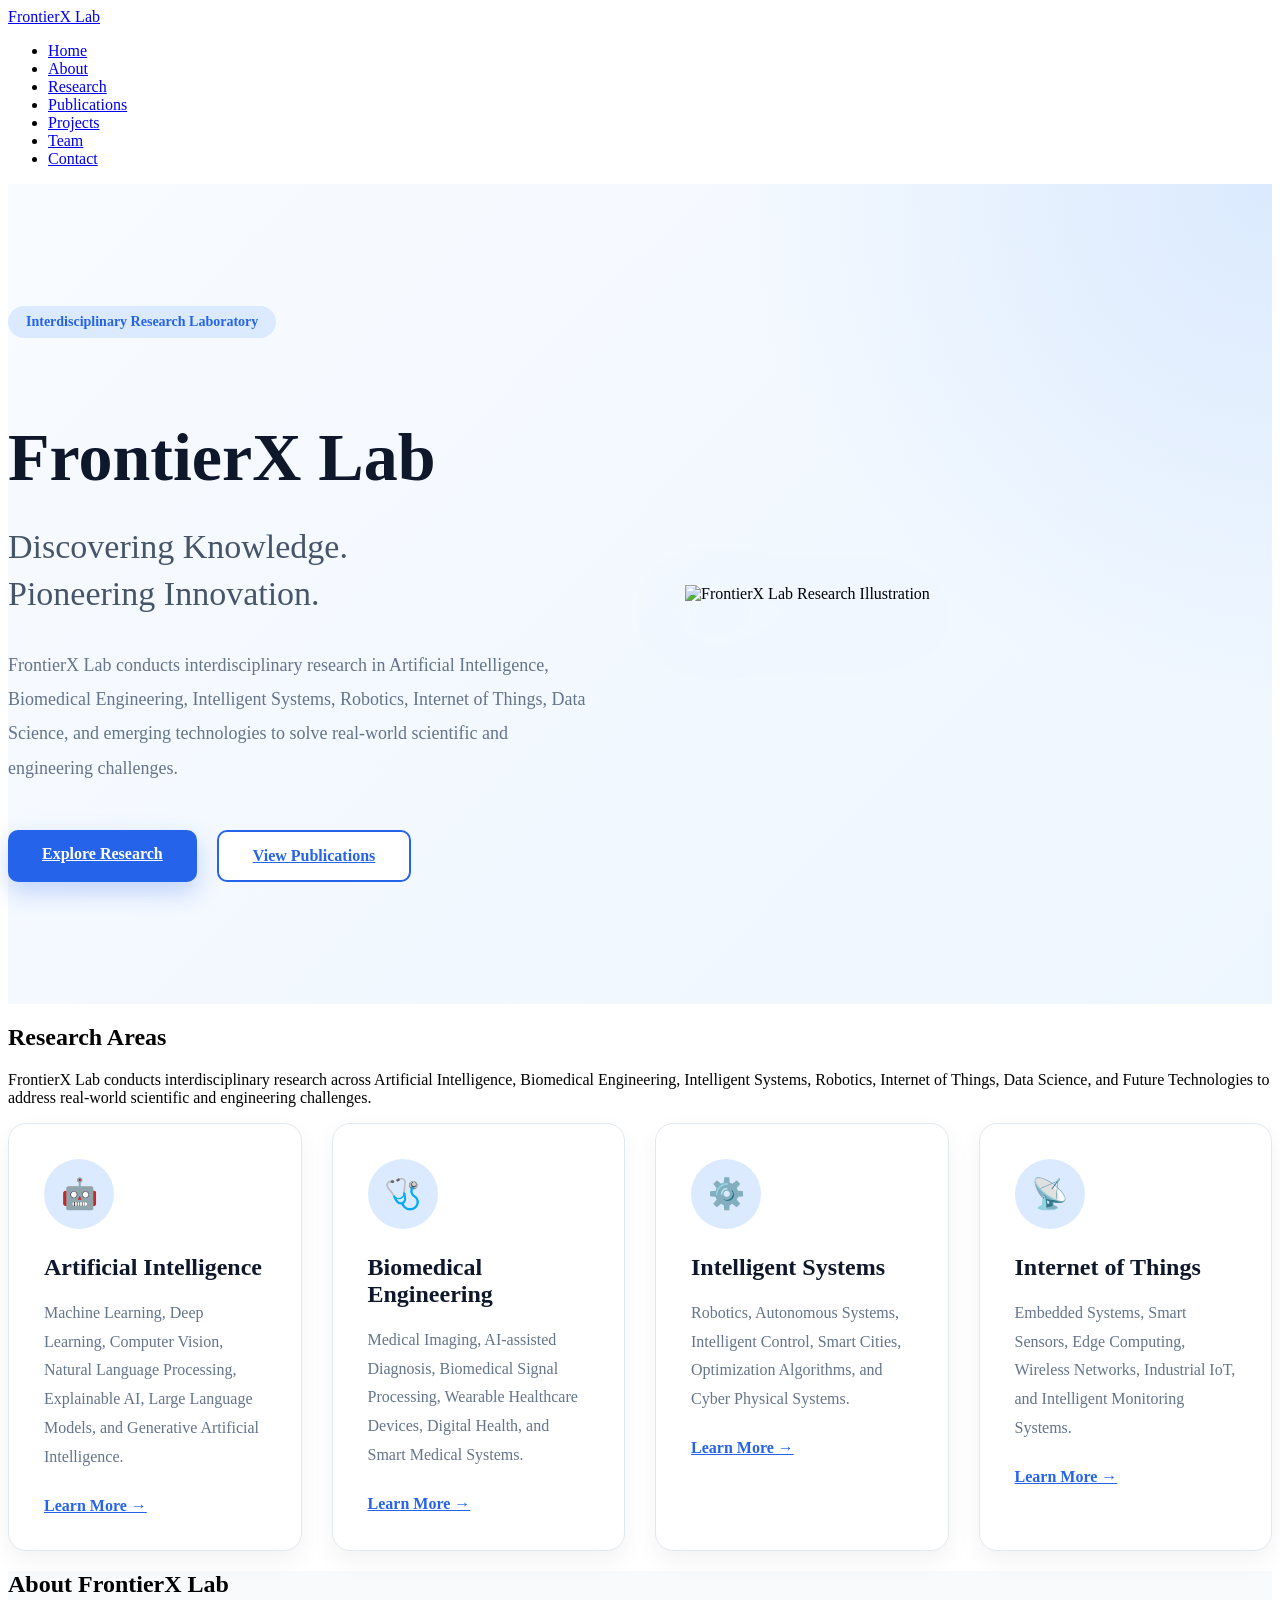
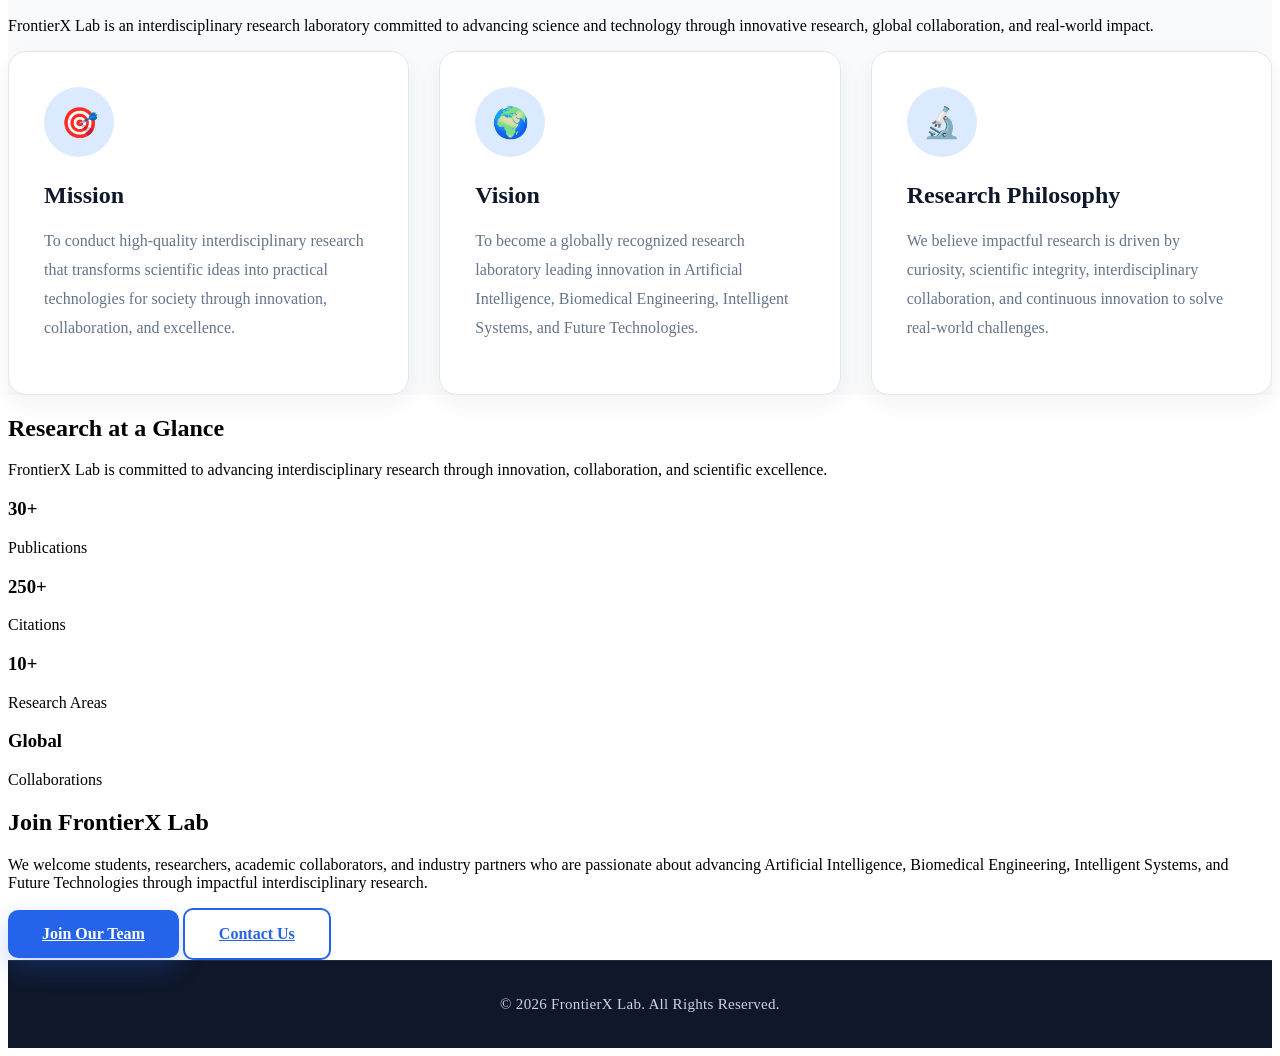
==== index.html @ eb1afcfc "Update index.html" ====
<!DOCTYPE html>
<html lang="en">

<head>

    <meta charset="UTF-8">

    <meta name="viewport" content="width=device-width, initial-scale=1.0">

    <title>FrontierX Lab | Discovering Knowledge. Pioneering Innovation.</title>

    <meta name="description"
        content="FrontierX Lab is an interdisciplinary research laboratory advancing Artificial Intelligence, Biomedical Engineering, Intelligent Systems, Robotics, Internet of Things, and Future Technologies through innovative research.">

    <meta name="keywords"
        content="FrontierX Lab, Artificial Intelligence, Machine Learning, Deep Learning, Biomedical Engineering, Robotics, Intelligent Systems">

    <meta name="author"
        content="FrontierX Lab">

    <meta name="theme-color"
        content="#0f172a">

    <meta property="og:title"
        content="FrontierX Lab">

    <meta property="og:description"
        content="Discovering Knowledge. Pioneering Innovation.">

    <link rel="preconnect"
        href="https://fonts.googleapis.com">

    <link rel="preconnect"
        href="https://fonts.gstatic.com"
        crossorigin>

    <link href="https://fonts.googleapis.com/css2?family=Inter:wght@300;400;500;600;700;800&display=swap"
        rel="stylesheet">

    <link rel="stylesheet"
        href="css/style.css">

</head>

<body>

<header>

    <nav>

        <div class="logo">

            <a href="index.html">

                FrontierX Lab

            </a>

        </div>

        <ul>

            <li><a href="index.html">Home</a></li>

            <li><a href="about.html">About</a></li>

            <li><a href="research.html">Research</a></li>

            <li><a href="publications.html">Publications</a></li>

            <li><a href="projects.html">Projects</a></li>

            <li><a href="team.html">Team</a></li>

            <li><a href="contact.html">Contact</a></li>

        </ul>

    </nav>

</header>

<main>
    <!-- ===========================
     Hero Section
=========================== -->

<section class="hero">

    <div class="container">

        <div class="hero-container">

            <div class="hero-text">

                <span class="hero-badge">

                    Interdisciplinary Research Laboratory

                </span>

                <h1>

                    FrontierX Lab

                </h1>

                <h2>

                    Discovering Knowledge.<br>
                    Pioneering Innovation.

                </h2>

                <p>

                    FrontierX Lab conducts interdisciplinary research in
                    Artificial Intelligence, Biomedical Engineering,
                    Intelligent Systems, Robotics, Internet of Things,
                    Data Science, and emerging technologies to solve
                    real-world scientific and engineering challenges.

                </p>

                <div class="hero-buttons">

                    <a href="research.html"
                        class="btn btn-primary">

                        Explore Research

                    </a>

                    <a href="publications.html"
                        class="btn btn-secondary">

                        View Publications

                    </a>

                </div>

            </div>

            <div class="hero-image">

                <img src="images/research.svg"
                    alt="FrontierX Lab Research Illustration">

            </div>

        </div>

    </div>

</section>
<!-- ===========================
     Research Areas
=========================== -->

<section class="research">

    <div class="container">

        <div class="section-title">

            <h2>

                Research Areas

            </h2>

            <p>

                FrontierX Lab conducts interdisciplinary research across
                Artificial Intelligence, Biomedical Engineering,
                Intelligent Systems, Robotics, Internet of Things,
                Data Science, and Future Technologies to address
                real-world scientific and engineering challenges.

            </p>

        </div>

        <div class="research-grid">

            <article class="card">

                <div class="card-icon">🤖</div>

                <h3>

                    Artificial Intelligence

                </h3>

                <p>

                    Machine Learning, Deep Learning,
                    Computer Vision, Natural Language Processing,
                    Explainable AI, Large Language Models,
                    and Generative Artificial Intelligence.

                </p>

                <a href="research.html"
                    class="read-more">

                    Learn More →

                </a>

            </article>

            <article class="card">

                <div class="card-icon">🩺</div>

                <h3>

                    Biomedical Engineering

                </h3>

                <p>

                    Medical Imaging, AI-assisted Diagnosis,
                    Biomedical Signal Processing,
                    Wearable Healthcare Devices,
                    Digital Health,
                    and Smart Medical Systems.

                </p>

                <a href="research.html"
                    class="read-more">

                    Learn More →

                </a>

            </article>

            <article class="card">

                <div class="card-icon">⚙️</div>

                <h3>

                    Intelligent Systems

                </h3>

                <p>

                    Robotics,
                    Autonomous Systems,
                    Intelligent Control,
                    Smart Cities,
                    Optimization Algorithms,
                    and Cyber Physical Systems.

                </p>

                <a href="research.html"
                    class="read-more">

                    Learn More →

                </a>

            </article>

            <article class="card">

                <div class="card-icon">📡</div>

                <h3>

                    Internet of Things

                </h3>

                <p>

                    Embedded Systems,
                    Smart Sensors,
                    Edge Computing,
                    Wireless Networks,
                    Industrial IoT,
                    and Intelligent Monitoring Systems.

                </p>

                <a href="research.html"
                    class="read-more">

                    Learn More →

                </a>

            </article>

        </div>

    </div>

</section>
<!-- ===========================
     About FrontierX Lab
=========================== -->

<section class="about-home">

    <div class="container">

        <div class="section-title">

            <h2>

                About FrontierX Lab

            </h2>

            <p>

                FrontierX Lab is an interdisciplinary research laboratory
                committed to advancing science and technology through
                innovative research, global collaboration,
                and real-world impact.

            </p>

        </div>

        <div class="about-grid">

            <article class="about-card">

                <div class="about-icon">

                    🎯

                </div>

                <h3>

                    Mission

                </h3>

                <p>

                    To conduct high-quality interdisciplinary research
                    that transforms scientific ideas into practical
                    technologies for society through innovation,
                    collaboration, and excellence.

                </p>

            </article>

            <article class="about-card">

                <div class="about-icon">

                    🌍

                </div>

                <h3>

                    Vision

                </h3>

                <p>

                    To become a globally recognized research laboratory
                    leading innovation in Artificial Intelligence,
                    Biomedical Engineering,
                    Intelligent Systems,
                    and Future Technologies.

                </p>

            </article>

            <article class="about-card">

                <div class="about-icon">

                    🔬

                </div>

                <h3>

                    Research Philosophy

                </h3>

                <p>

                    We believe impactful research is driven by curiosity,
                    scientific integrity,
                    interdisciplinary collaboration,
                    and continuous innovation to solve
                    real-world challenges.

                </p>

            </article>

        </div>

    </div>

</section>
<!-- ===========================
     Research Statistics
=========================== -->

<section class="statistics">

    <div class="container">

        <div class="section-title">

            <h2>

                Research at a Glance

            </h2>

            <p>

                FrontierX Lab is committed to advancing interdisciplinary
                research through innovation, collaboration, and scientific
                excellence.

            </p>

        </div>

        <div class="stats-grid">

            <div class="stat-card">

                <h3>

                    30+

                </h3>

                <p>

                    Publications

                </p>

            </div>

            <div class="stat-card">

                <h3>

                    250+

                </h3>

                <p>

                    Citations

                </p>

            </div>

            <div class="stat-card">

                <h3>

                    10+

                </h3>

                <p>

                    Research Areas

                </p>

            </div>

            <div class="stat-card">

                <h3>

                    Global

                </h3>

                <p>

                    Collaborations

                </p>

            </div>

        </div>

    </div>

</section>
<!-- ===========================
     Call to Action
=========================== -->

<section class="cta">

    <div class="container">

        <div class="cta-content">

            <h2>

                Join FrontierX Lab

            </h2>

            <p>

                We welcome students, researchers, academic collaborators,
                and industry partners who are passionate about advancing
                Artificial Intelligence, Biomedical Engineering,
                Intelligent Systems, and Future Technologies through
                impactful interdisciplinary research.

            </p>

            <div class="cta-buttons">

                <a href="team.html"
                    class="btn btn-primary">

                    Join Our Team

                </a>

                <a href="contact.html"
                    class="btn btn-secondary">

                    Contact Us

                </a>

            </div>

        </div>

    </div>

</section>
<!-- ===========================
     Footer
=========================== -->

</main>

<footer>

    <div class="container">

        <p>

            © 2026 FrontierX Lab. All Rights Reserved.

        </p>

    </div>

</footer>

<script src="js/script.js"></script>

</body>

</html>
---- css/style.css ----
/* ===========================
   Hero Section
=========================== */

.hero{

    min-height:calc(100vh - 80px);

    display:flex;

    align-items:center;

    background:
    radial-gradient(circle at top right,#dbeafe 0%,transparent 35%),
    linear-gradient(135deg,#f8fbff 0%,#eef6ff 100%);

}

.hero-container{

    display:grid;

    grid-template-columns:1fr 1fr;

    gap:90px;

    align-items:center;

}

.hero-text{

    text-align:left;

}

.hero-badge{

    display:inline-block;

    padding:8px 18px;

    border-radius:50px;

    background:#dbeafe;

    color:#2563eb;

    font-size:14px;

    font-weight:600;

    margin-bottom:25px;

}

.hero h1{

    font-size:68px;

    font-weight:800;

    color:#0f172a;

    line-height:1.1;

    margin-bottom:20px;

}

.hero h2{

    font-size:34px;

    font-weight:400;

    color:#475569;

    line-height:1.4;

    margin-bottom:30px;

}

.hero p{

    max-width:650px;

    font-size:18px;

    color:#64748b;

    line-height:1.9;

    margin-bottom:45px;

}

/* ===========================
   Hero Buttons
=========================== */

.hero-buttons{

    display:flex;

    gap:20px;

    flex-wrap:wrap;

}

.btn{

    display:inline-block;

    padding:15px 34px;

    border-radius:10px;

    font-size:16px;

    font-weight:600;

    transition:.3s;

}

.btn-primary{

    background:#2563eb;

    color:#ffffff;

    box-shadow:0 10px 25px rgba(37,99,235,.25);

}

.btn-primary:hover{

    background:#1d4ed8;

    transform:translateY(-3px);

}

.btn-secondary{

    background:#ffffff;

    border:2px solid #2563eb;

    color:#2563eb;

}

.btn-secondary:hover{

    background:#2563eb;

    color:#ffffff;

    transform:translateY(-3px);

}

/* ===========================
   Hero Image
=========================== */

.hero-image img{

    width:100%;

    max-width:500px;

    height:auto;

    filter:drop-shadow(0 20px 40px rgba(37,99,235,.18));

}

/* ===========================
   Research Section
=========================== */

.research{

    background:#ffffff;

}

.research-grid{

    display:grid;

    grid-template-columns:repeat(auto-fit,minmax(280px,1fr));

    gap:30px;

}

.card{

    background:#ffffff;

    padding:35px;

    border-radius:18px;

    border:1px solid #e2e8f0;

    box-shadow:0 10px 25px rgba(15,23,42,.05);

    transition:.35s ease;

}

.card:hover{

    transform:translateY(-8px);

    box-shadow:0 20px 40px rgba(15,23,42,.12);

}

.card-icon{

    width:70px;

    height:70px;

    display:flex;

    align-items:center;

    justify-content:center;

    font-size:30px;

    border-radius:50%;

    background:#dbeafe;

    margin-bottom:25px;

}

.card h3{

    font-size:24px;

    color:#0f172a;

    margin-bottom:18px;

}

.card p{

    color:#64748b;

    line-height:1.8;

    margin-bottom:25px;

}

.read-more{

    display:inline-block;

    color:#2563eb;

    font-weight:600;

    transition:.3s;

}

.read-more:hover{

    color:#1d4ed8;

    transform:translateX(5px);

}

/* ===========================
   About Section
=========================== */

.about-home{

    background:#f8fafc;

}

.about-grid{

    display:grid;

    grid-template-columns:repeat(auto-fit,minmax(300px,1fr));

    gap:30px;

}

.about-card{

    background:#ffffff;

    padding:35px;

    border-radius:18px;

    border:1px solid #e2e8f0;

    box-shadow:0 10px 25px rgba(15,23,42,.05);

    transition:.35s ease;

}

.about-card:hover{

    transform:translateY(-8px);

    box-shadow:0 20px 40px rgba(15,23,42,.12);

}

.about-icon{

    width:70px;

    height:70px;

    border-radius:50%;

    background:#dbeafe;

    color:#2563eb;

    display:flex;

    align-items:center;

    justify-content:center;

    font-size:30px;

    margin-bottom:25px;

}

.about-card h3{

    font-size:24px;

    color:#0f172a;

    margin-bottom:18px;

}

.about-card p{

    color:#64748b;

    line-height:1.8;

}

/* ===========================
   Footer
=========================== */

footer{

    background:#0f172a;

    color:#cbd5e1;

    padding:35px 20px;

    text-align:center;

    border-top:1px solid rgba(255,255,255,.08);

}
footer p{

    font-size:15px;

    letter-spacing:.3px;

    margin:0;

}

/* ===========================
   Responsive Design
=========================== */

@media (max-width:900px){

    nav{

        flex-direction:column;

        gap:20px;

    }

    nav ul{

        flex-wrap:wrap;

        justify-content:center;

        gap:18px;

    }

    .logo a{

        font-size:26px;

    }

    .hero{

        min-height:auto;

        padding:80px 20px;

    }

    .hero-container{

        grid-template-columns:1fr;

        gap:50px;

        text-align:center;

    }

    .hero-text{

        text-align:center;

    }

    .hero p{

        margin:0 auto 40px;

    }

    .hero-buttons{

        justify-content:center;

    }

    .hero-image{

        margin-top:20px;

    }

    .hero h1{

        font-size:48px;

    }

    .hero h2{

        font-size:26px;

    }

    .section-title h2{

        font-size:34px;

    }

}
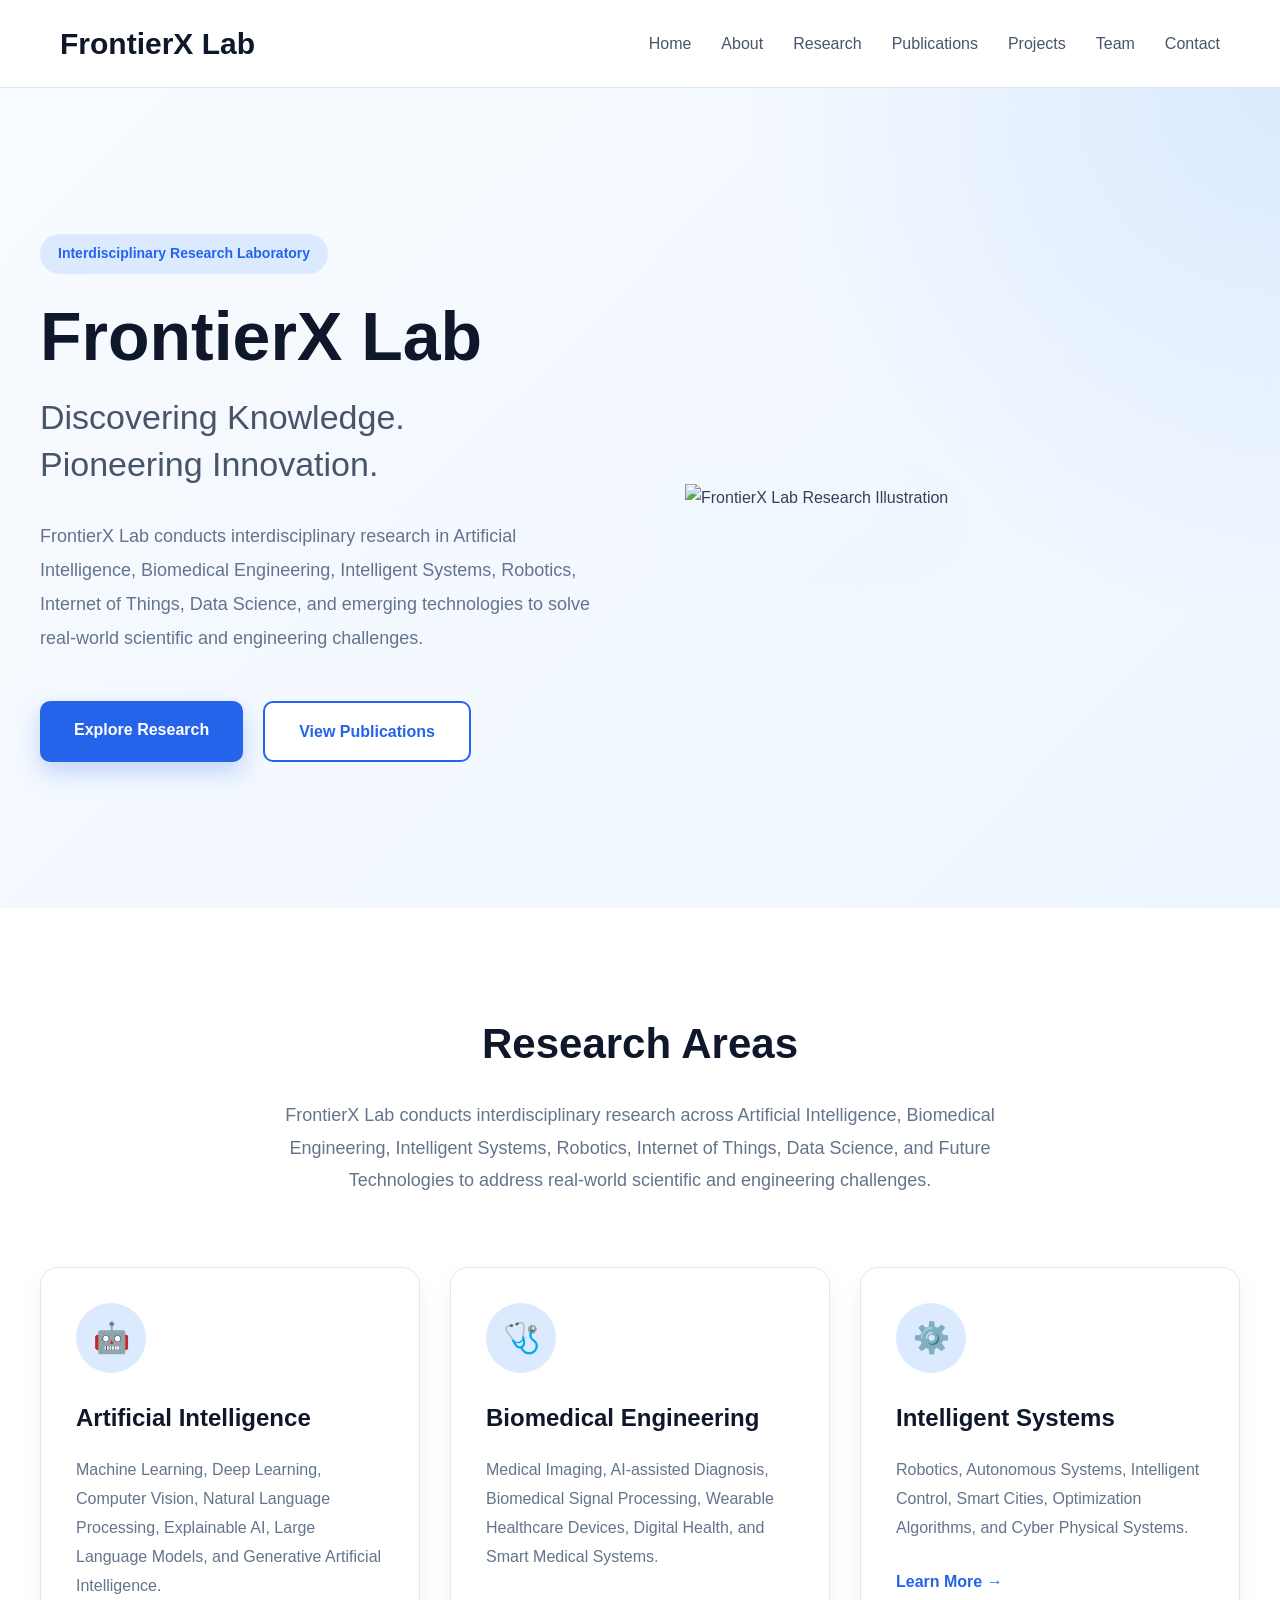
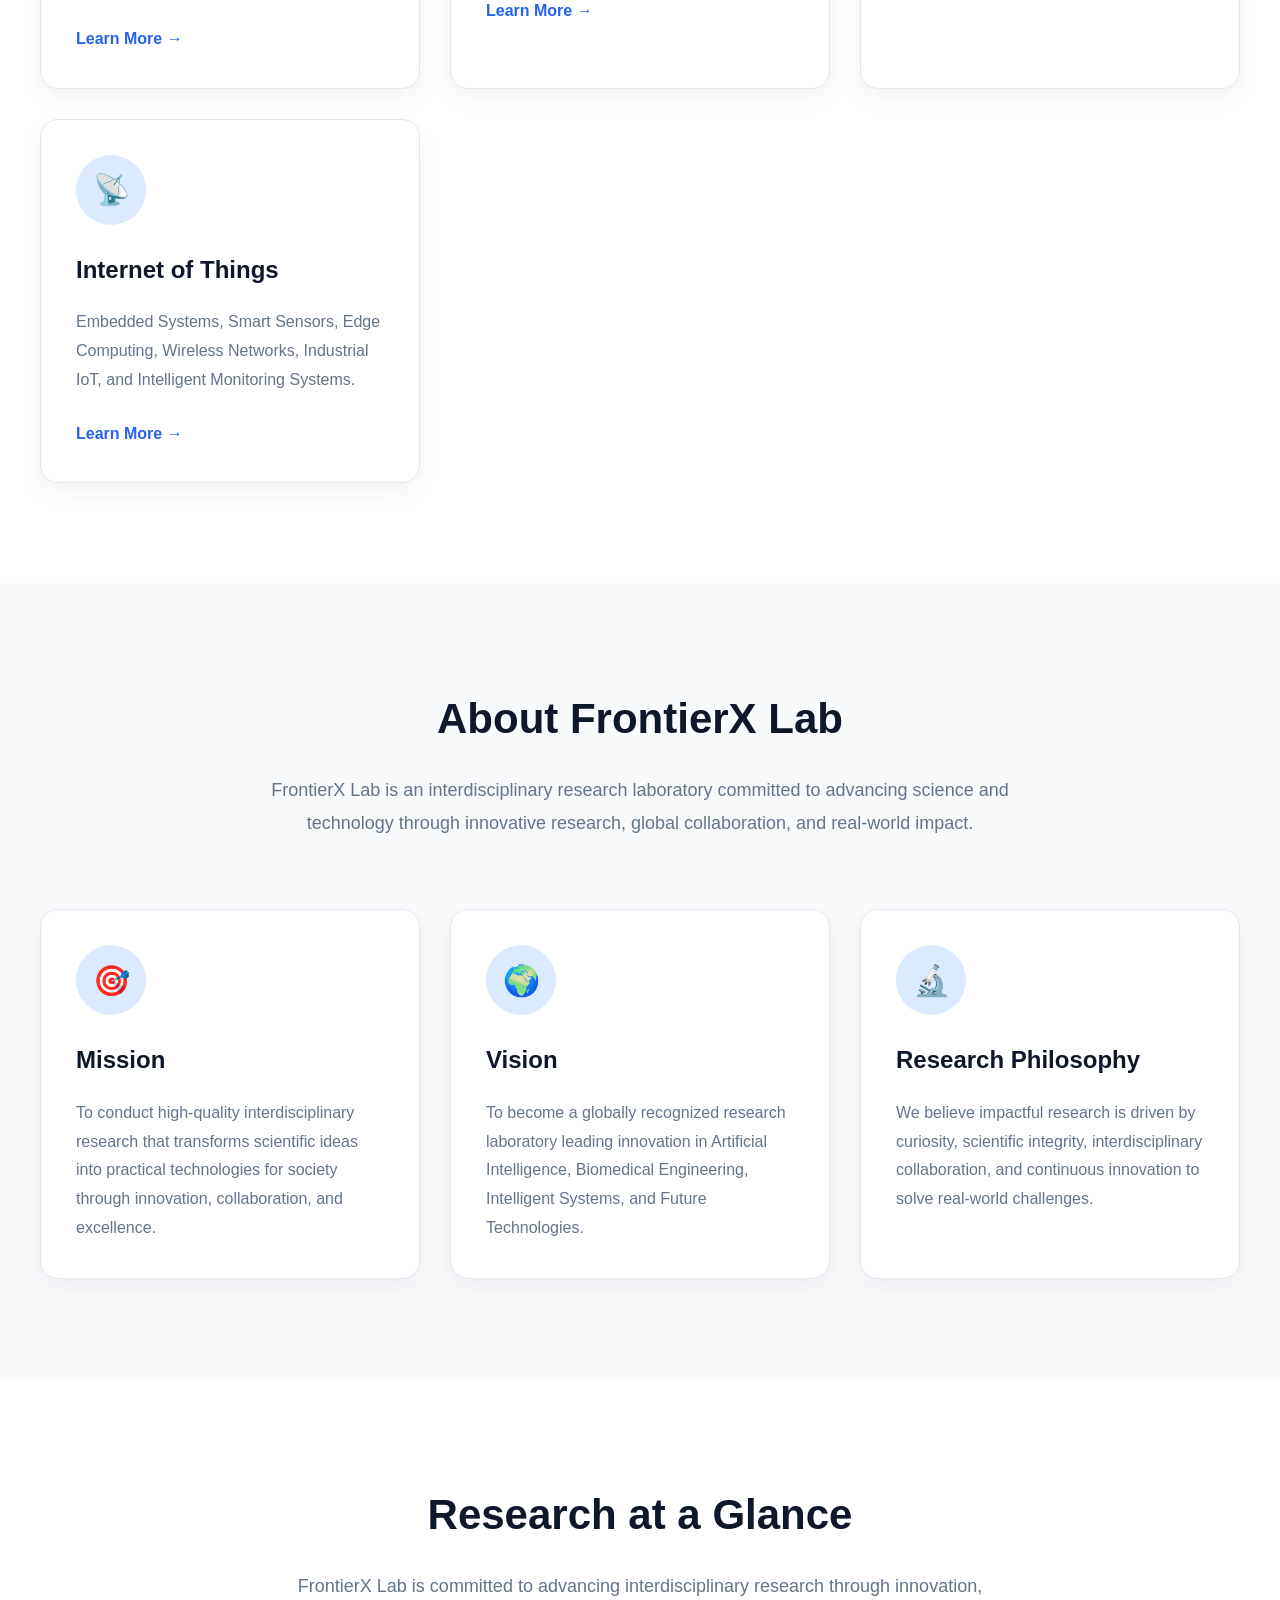
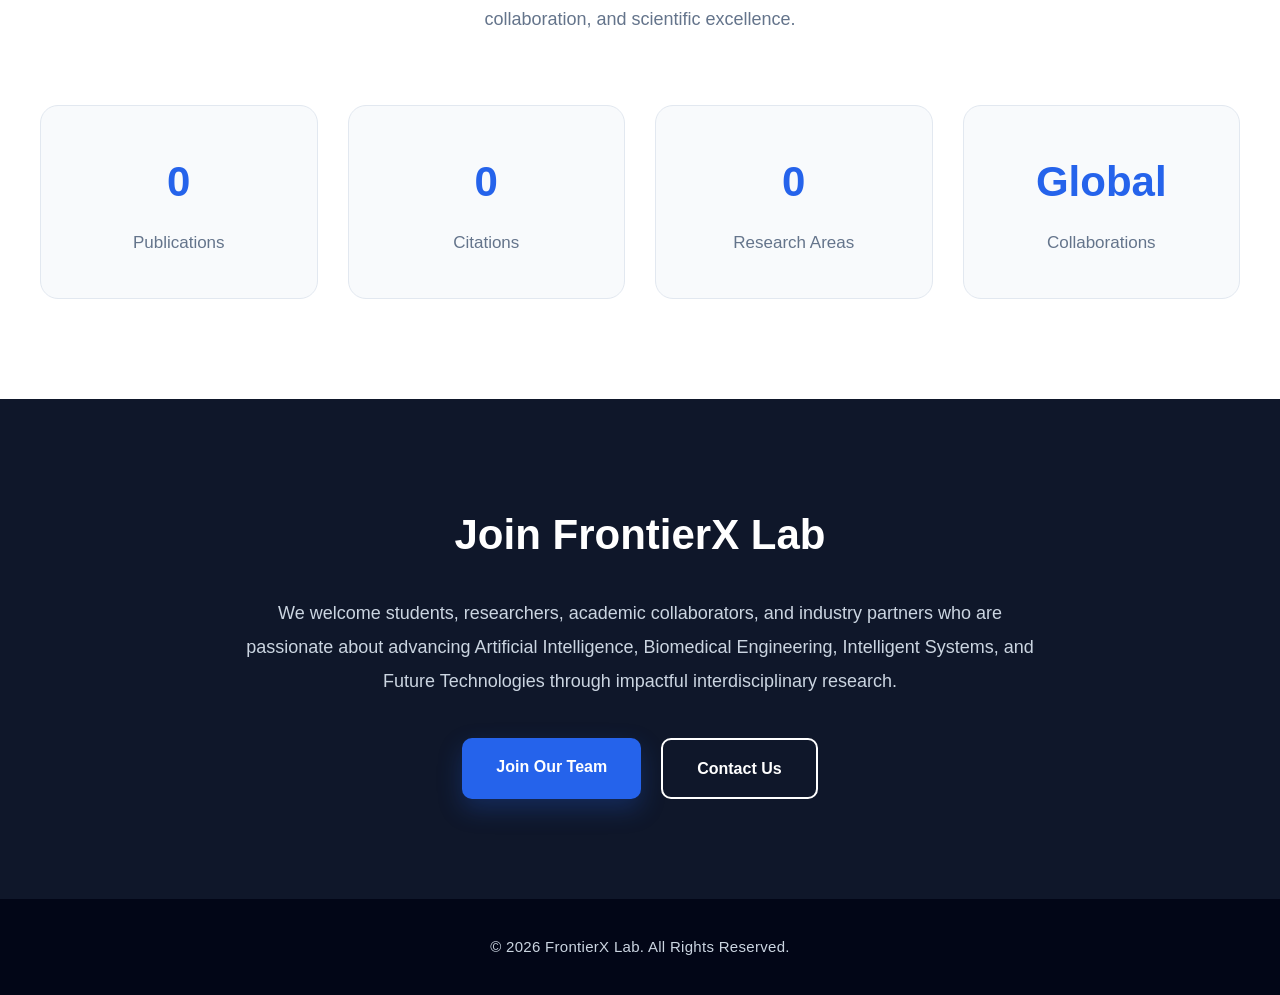
==== commit 6cb0b267: "Update index.html" ====
--- a/index.html
+++ b/index.html
@@ -447,9 +447,9 @@
 
             <div class="stat-card">
 
-                <h3>
-
-                    30+
+                <h3 class="counter" data-target="30">
+
+                    0
 
                 </h3>
 
@@ -463,9 +463,9 @@
 
             <div class="stat-card">
 
-                <h3>
-
-                    250+
+                <h3 class="counter" data-target="250">
+
+                    0
 
                 </h3>
 
@@ -479,9 +479,9 @@
 
             <div class="stat-card">
 
-                <h3>
-
-                    10+
+                <h3 class="counter" data-target="10">
+
+                    0
 
                 </h3>
 
--- a/css/style.css
+++ b/css/style.css
@@ -1,3 +1,175 @@
+/* ===========================
+   Global
+=========================== */
+
+*{
+
+    margin:0;
+
+    padding:0;
+
+    box-sizing:border-box;
+
+}
+
+html{
+
+    scroll-behavior:smooth;
+
+}
+
+body{
+
+    font-family:"Inter",sans-serif;
+
+    color:#334155;
+
+    background:#ffffff;
+
+    line-height:1.7;
+
+}
+
+img{
+
+    max-width:100%;
+
+    display:block;
+
+}
+
+a{
+
+    text-decoration:none;
+
+}
+
+ul{
+
+    list-style:none;
+
+}
+
+section{
+
+    padding:100px 20px;
+
+}
+
+.container{
+
+    width:100%;
+
+    max-width:1200px;
+
+    margin:0 auto;
+
+}
+/* ===========================
+   Header
+=========================== */
+
+header{
+
+    position:sticky;
+
+    top:0;
+
+    z-index:1000;
+
+    background:#ffffff;
+
+    border-bottom:1px solid #e2e8f0;
+
+}
+
+nav{
+
+    max-width:1200px;
+
+    margin:0 auto;
+
+    padding:18px 20px;
+
+    display:flex;
+
+    justify-content:space-between;
+
+    align-items:center;
+
+}
+/* ===========================
+   Navigation
+=========================== */
+
+.logo a{
+
+    font-size:30px;
+
+    font-weight:800;
+
+    color:#0f172a;
+
+}
+
+nav ul{
+
+    display:flex;
+
+    gap:30px;
+
+}
+
+nav ul li a{
+
+    color:#475569;
+
+    font-weight:500;
+
+    transition:.3s;
+
+}
+
+nav ul li a:hover{
+
+    color:#2563eb;
+
+}
+/* ===========================
+   Section Title
+=========================== */
+
+.section-title{
+
+    text-align:center;
+
+    max-width:760px;
+
+    margin:0 auto 70px;
+
+}
+
+.section-title h2{
+
+    font-size:42px;
+
+    font-weight:700;
+
+    color:#0f172a;
+
+    margin-bottom:20px;
+
+}
+
+.section-title p{
+
+    font-size:18px;
+
+    color:#64748b;
+
+    line-height:1.8;
+
+}
 /* ===========================
    Hero Section
 =========================== */
@@ -95,7 +267,6 @@
     margin-bottom:45px;
 
 }
-
 /* ===========================
    Hero Buttons
 =========================== */
@@ -122,7 +293,7 @@
 
     font-weight:600;
 
-    transition:.3s;
+    transition:.3s ease;
 
 }
 
@@ -163,7 +334,6 @@
     transform:translateY(-3px);
 
 }
-
 /* ===========================
    Hero Image
 =========================== */
@@ -172,14 +342,15 @@
 
     width:100%;
 
-    max-width:500px;
+    max-width:520px;
 
     height:auto;
 
-    filter:drop-shadow(0 20px 40px rgba(37,99,235,.18));
-
-}
-
+    animation:float 5s ease-in-out infinite;
+
+    filter:drop-shadow(0 25px 45px rgba(37,99,235,.18));
+
+}
 /* ===========================
    Research Section
 =========================== */
@@ -274,7 +445,7 @@
 
     font-weight:600;
 
-    transition:.3s;
+    transition:.3s ease;
 
 }
 
@@ -285,7 +456,6 @@
     transform:translateX(5px);
 
 }
-
 /* ===========================
    About Section
 =========================== */
@@ -336,59 +506,191 @@
 
     height:70px;
 
+    display:flex;
+
+    align-items:center;
+
+    justify-content:center;
+
     border-radius:50%;
 
     background:#dbeafe;
 
     color:#2563eb;
 
+    font-size:30px;
+
+    margin-bottom:25px;
+
+}
+
+.about-card h3{
+
+    font-size:24px;
+
+    color:#0f172a;
+
+    margin-bottom:18px;
+
+}
+
+.about-card p{
+
+    color:#64748b;
+
+    line-height:1.8;
+
+}
+/* ===========================
+   Statistics Section
+=========================== */
+
+.statistics{
+
+    background:#ffffff;
+
+}
+
+.stats-grid{
+
+    display:grid;
+
+    grid-template-columns:repeat(auto-fit,minmax(220px,1fr));
+
+    gap:30px;
+
+}
+
+.stat-card{
+
+    background:#f8fafc;
+
+    padding:40px 25px;
+
+    text-align:center;
+
+    border-radius:18px;
+
+    border:1px solid #e2e8f0;
+
+    transition:.35s ease;
+
+}
+
+.stat-card:hover{
+
+    transform:translateY(-8px);
+
+    box-shadow:0 18px 35px rgba(15,23,42,.08);
+
+}
+
+.stat-card h3{
+
+    font-size:42px;
+
+    font-weight:800;
+
+    color:#2563eb;
+
+    margin-bottom:12px;
+
+}
+
+.stat-card p{
+
+    font-size:17px;
+
+    color:#64748b;
+
+}
+/* ===========================
+   Call to Action
+=========================== */
+
+.cta{
+
+    background:#0f172a;
+
+    color:#ffffff;
+
+}
+
+.cta-content{
+
+    max-width:800px;
+
+    margin:0 auto;
+
+    text-align:center;
+
+}
+
+.cta h2{
+
+    font-size:42px;
+
+    margin-bottom:25px;
+
+}
+
+.cta p{
+
+    font-size:18px;
+
+    line-height:1.9;
+
+    color:#cbd5e1;
+
+    margin-bottom:40px;
+
+}
+
+.cta-buttons{
+
     display:flex;
 
-    align-items:center;
-
     justify-content:center;
 
-    font-size:30px;
-
-    margin-bottom:25px;
-
-}
-
-.about-card h3{
-
-    font-size:24px;
+    gap:20px;
+
+    flex-wrap:wrap;
+
+}
+
+.cta .btn-secondary{
+
+    background:transparent;
+
+    color:#ffffff;
+
+    border:2px solid #ffffff;
+
+}
+
+.cta .btn-secondary:hover{
+
+    background:#ffffff;
 
     color:#0f172a;
 
-    margin-bottom:18px;
-
-}
-
-.about-card p{
-
-    color:#64748b;
-
-    line-height:1.8;
-
-}
-
+}
 /* ===========================
    Footer
 =========================== */
 
 footer{
 
-    background:#0f172a;
+    background:#020617;
 
     color:#cbd5e1;
 
+    text-align:center;
+
     padding:35px 20px;
 
-    text-align:center;
-
-    border-top:1px solid rgba(255,255,255,.08);
-
-}
+}
+
 footer p{
 
     font-size:15px;
@@ -398,7 +700,6 @@
     margin:0;
 
 }
-
 /* ===========================
    Responsive Design
 =========================== */
@@ -459,7 +760,9 @@
 
     }
 
-    .hero-buttons{
+    .hero-buttons,
+
+    .cta-buttons{
 
         justify-content:center;
 
@@ -483,10 +786,60 @@
 
     }
 
-    .section-title h2{
+    .section-title h2,
+
+    .cta h2{
 
         font-size:34px;
 
     }
 
-}
+    .stats-grid{
+
+        grid-template-columns:1fr;
+
+    }
+
+}
+@keyframes float{
+
+    0%{
+
+        transform:translateY(0);
+
+    }
+
+    50%{
+
+        transform:translateY(-12px);
+
+    }
+
+    100%{
+
+        transform:translateY(0);
+
+    }
+
+}
+/* ===========================
+   Scroll Animation
+=========================== */
+
+.reveal{
+
+    opacity:0;
+
+    transform:translateY(50px);
+
+    transition:opacity .8s ease, transform .8s ease;
+
+}
+
+.reveal.active{
+
+    opacity:1;
+
+    transform:translateY(0);
+
+}
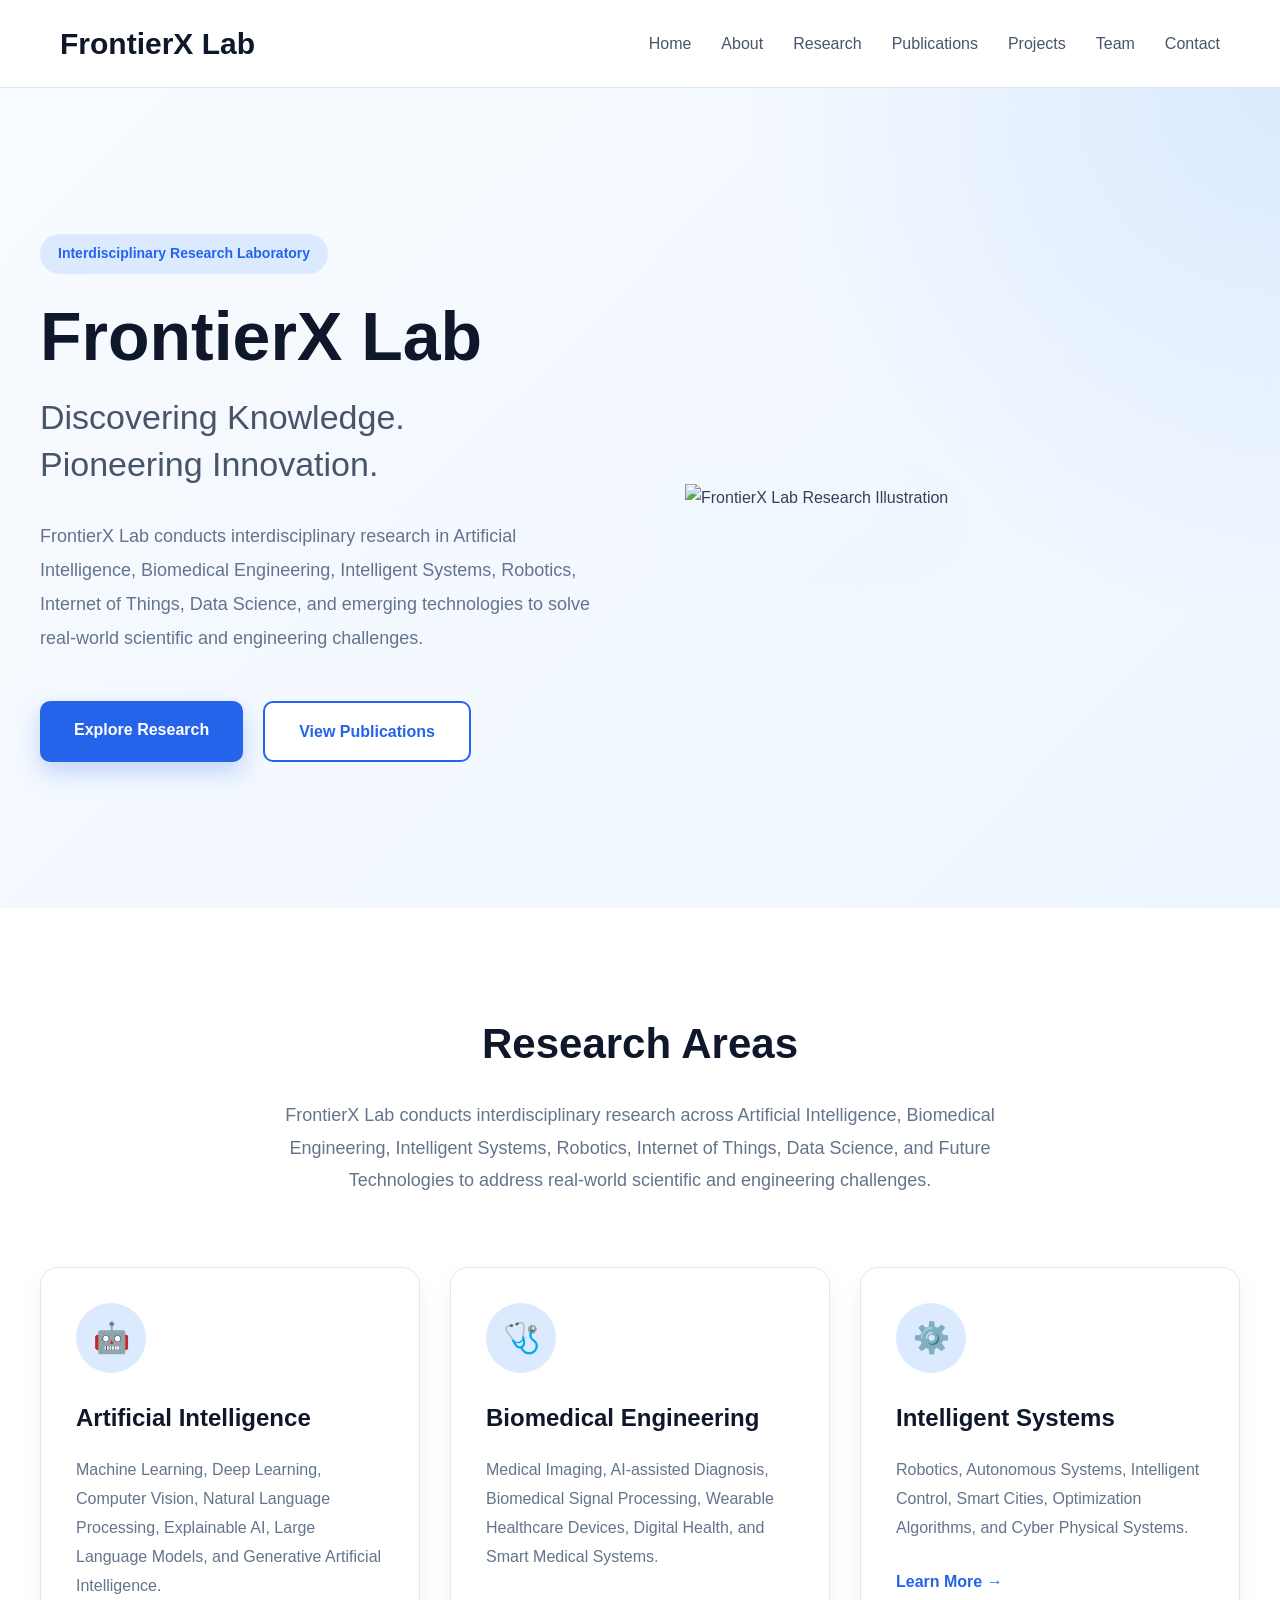
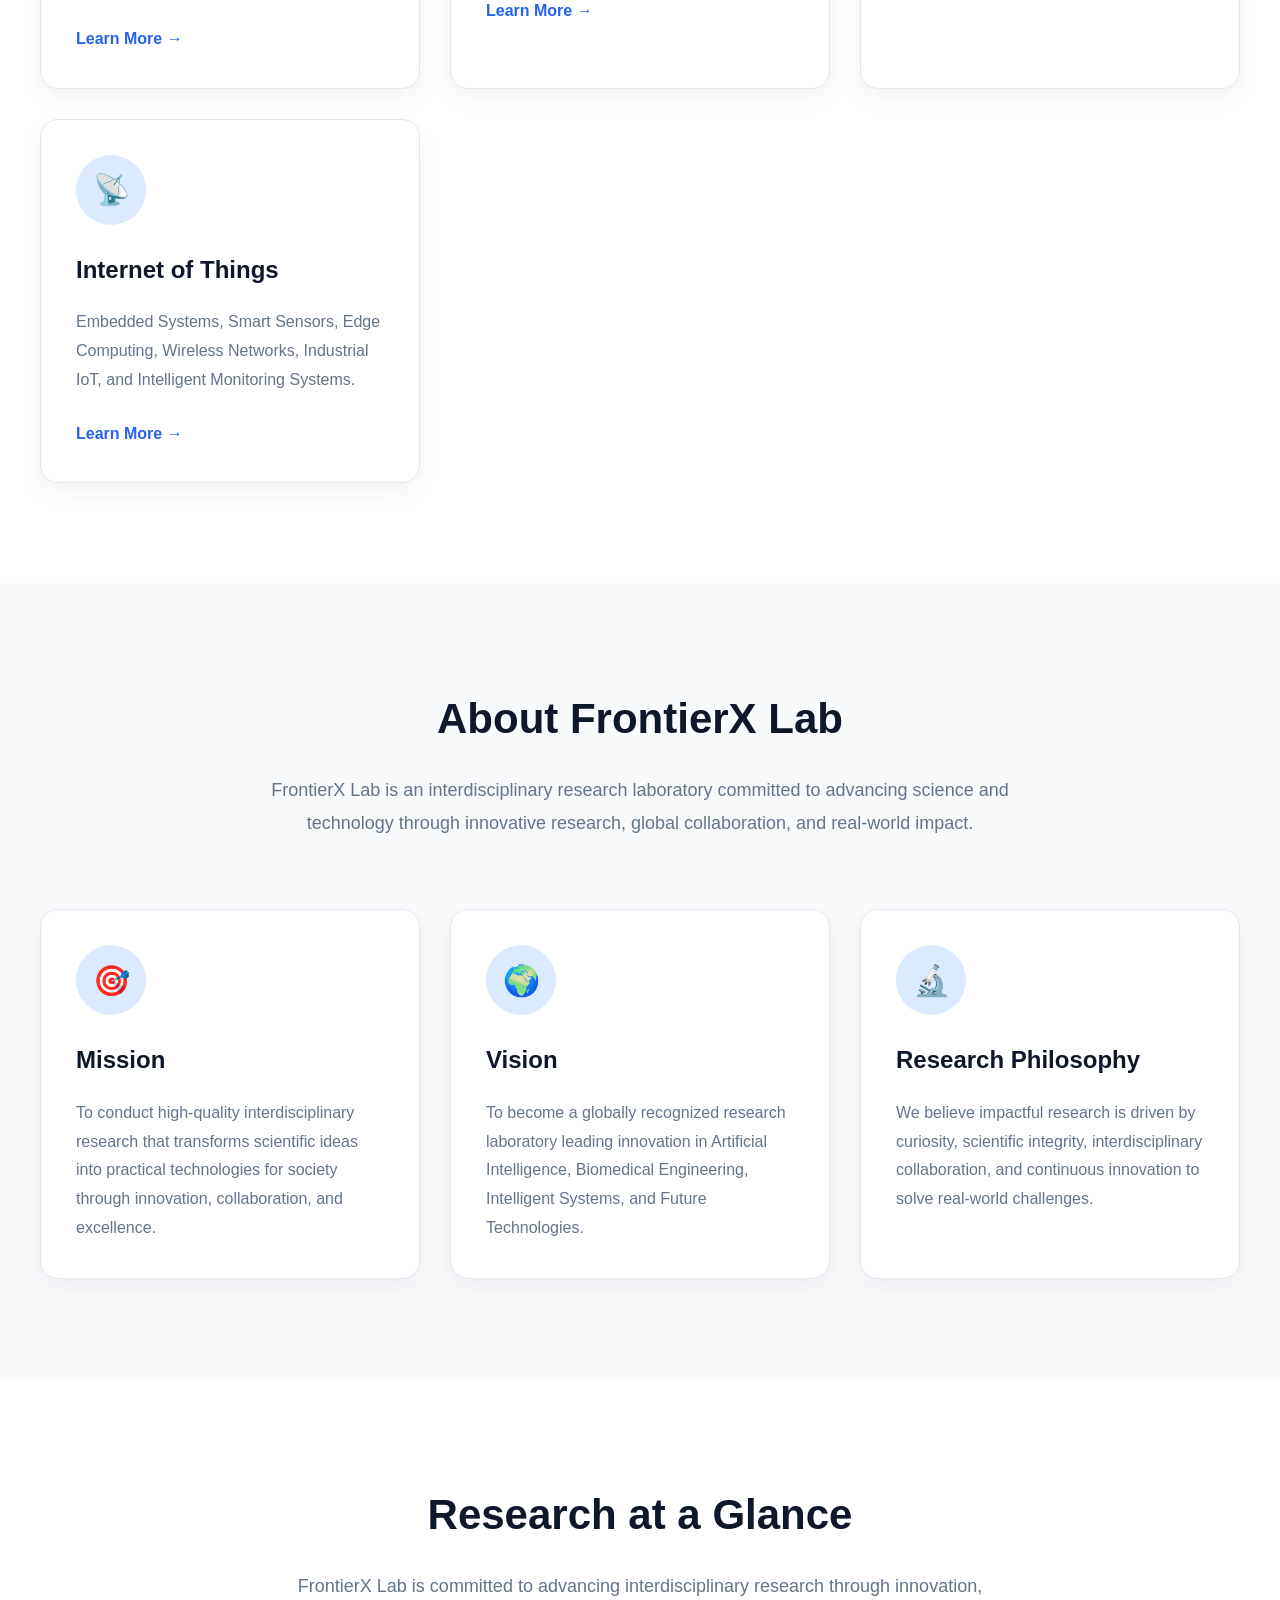
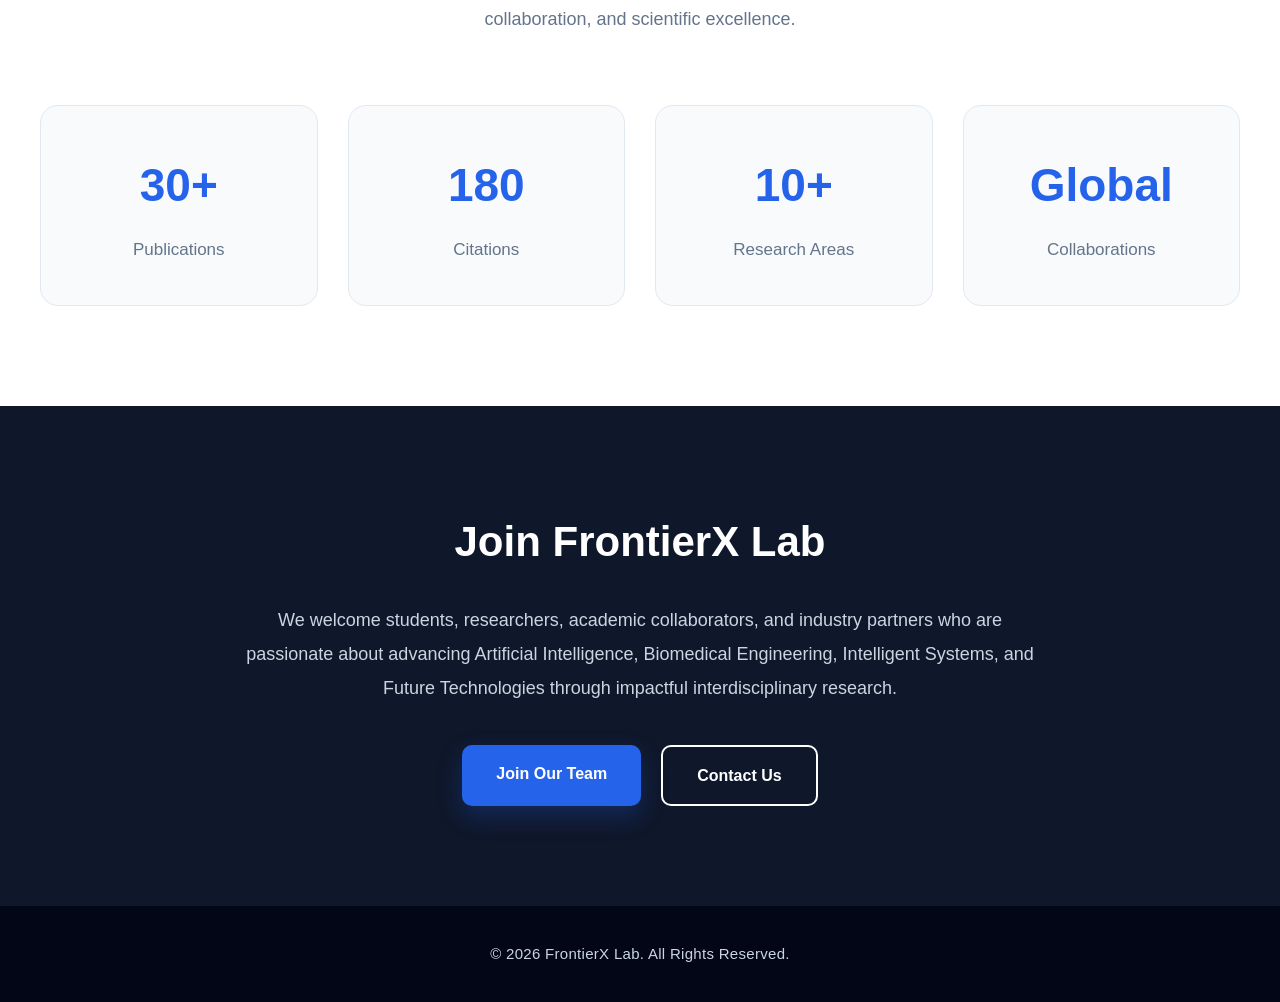
==== commit c41d6179: "Update index.html" ====
--- a/index.html
+++ b/index.html
@@ -421,7 +421,7 @@
      Research Statistics
 =========================== -->
 
-<section class="statistics">
+<section class="statistics reveal">
 
     <div class="container">
 
--- a/css/style.css
+++ b/css/style.css
@@ -587,106 +587,108 @@
 
 .stat-card h3{
 
+    font-size:46px;
+
+    font-weight:800;
+
+    color:#2563eb;
+
+    margin-bottom:12px;
+
+    transition:.3s;
+
+}
+
+.stat-card p{
+
+    font-size:17px;
+
+    color:#64748b;
+
+}
+/* ===========================
+   Call to Action
+=========================== */
+
+.cta{
+
+    background:#0f172a;
+
+    color:#ffffff;
+
+}
+
+.cta-content{
+
+    max-width:800px;
+
+    margin:0 auto;
+
+    text-align:center;
+
+}
+
+.cta h2{
+
     font-size:42px;
 
-    font-weight:800;
-
-    color:#2563eb;
-
-    margin-bottom:12px;
-
-}
-
-.stat-card p{
-
-    font-size:17px;
-
-    color:#64748b;
-
-}
-/* ===========================
-   Call to Action
-=========================== */
-
-.cta{
-
-    background:#0f172a;
+    margin-bottom:25px;
+
+}
+
+.cta p{
+
+    font-size:18px;
+
+    line-height:1.9;
+
+    color:#cbd5e1;
+
+    margin-bottom:40px;
+
+}
+
+.cta-buttons{
+
+    display:flex;
+
+    justify-content:center;
+
+    gap:20px;
+
+    flex-wrap:wrap;
+
+}
+
+.cta .btn-secondary{
+
+    background:transparent;
 
     color:#ffffff;
 
-}
-
-.cta-content{
-
-    max-width:800px;
-
-    margin:0 auto;
+    border:2px solid #ffffff;
+
+}
+
+.cta .btn-secondary:hover{
+
+    background:#ffffff;
+
+    color:#0f172a;
+
+}
+/* ===========================
+   Footer
+=========================== */
+
+footer{
+
+    background:#020617;
+
+    color:#cbd5e1;
 
     text-align:center;
 
-}
-
-.cta h2{
-
-    font-size:42px;
-
-    margin-bottom:25px;
-
-}
-
-.cta p{
-
-    font-size:18px;
-
-    line-height:1.9;
-
-    color:#cbd5e1;
-
-    margin-bottom:40px;
-
-}
-
-.cta-buttons{
-
-    display:flex;
-
-    justify-content:center;
-
-    gap:20px;
-
-    flex-wrap:wrap;
-
-}
-
-.cta .btn-secondary{
-
-    background:transparent;
-
-    color:#ffffff;
-
-    border:2px solid #ffffff;
-
-}
-
-.cta .btn-secondary:hover{
-
-    background:#ffffff;
-
-    color:#0f172a;
-
-}
-/* ===========================
-   Footer
-=========================== */
-
-footer{
-
-    background:#020617;
-
-    color:#cbd5e1;
-
-    text-align:center;
-
     padding:35px 20px;
 
 }
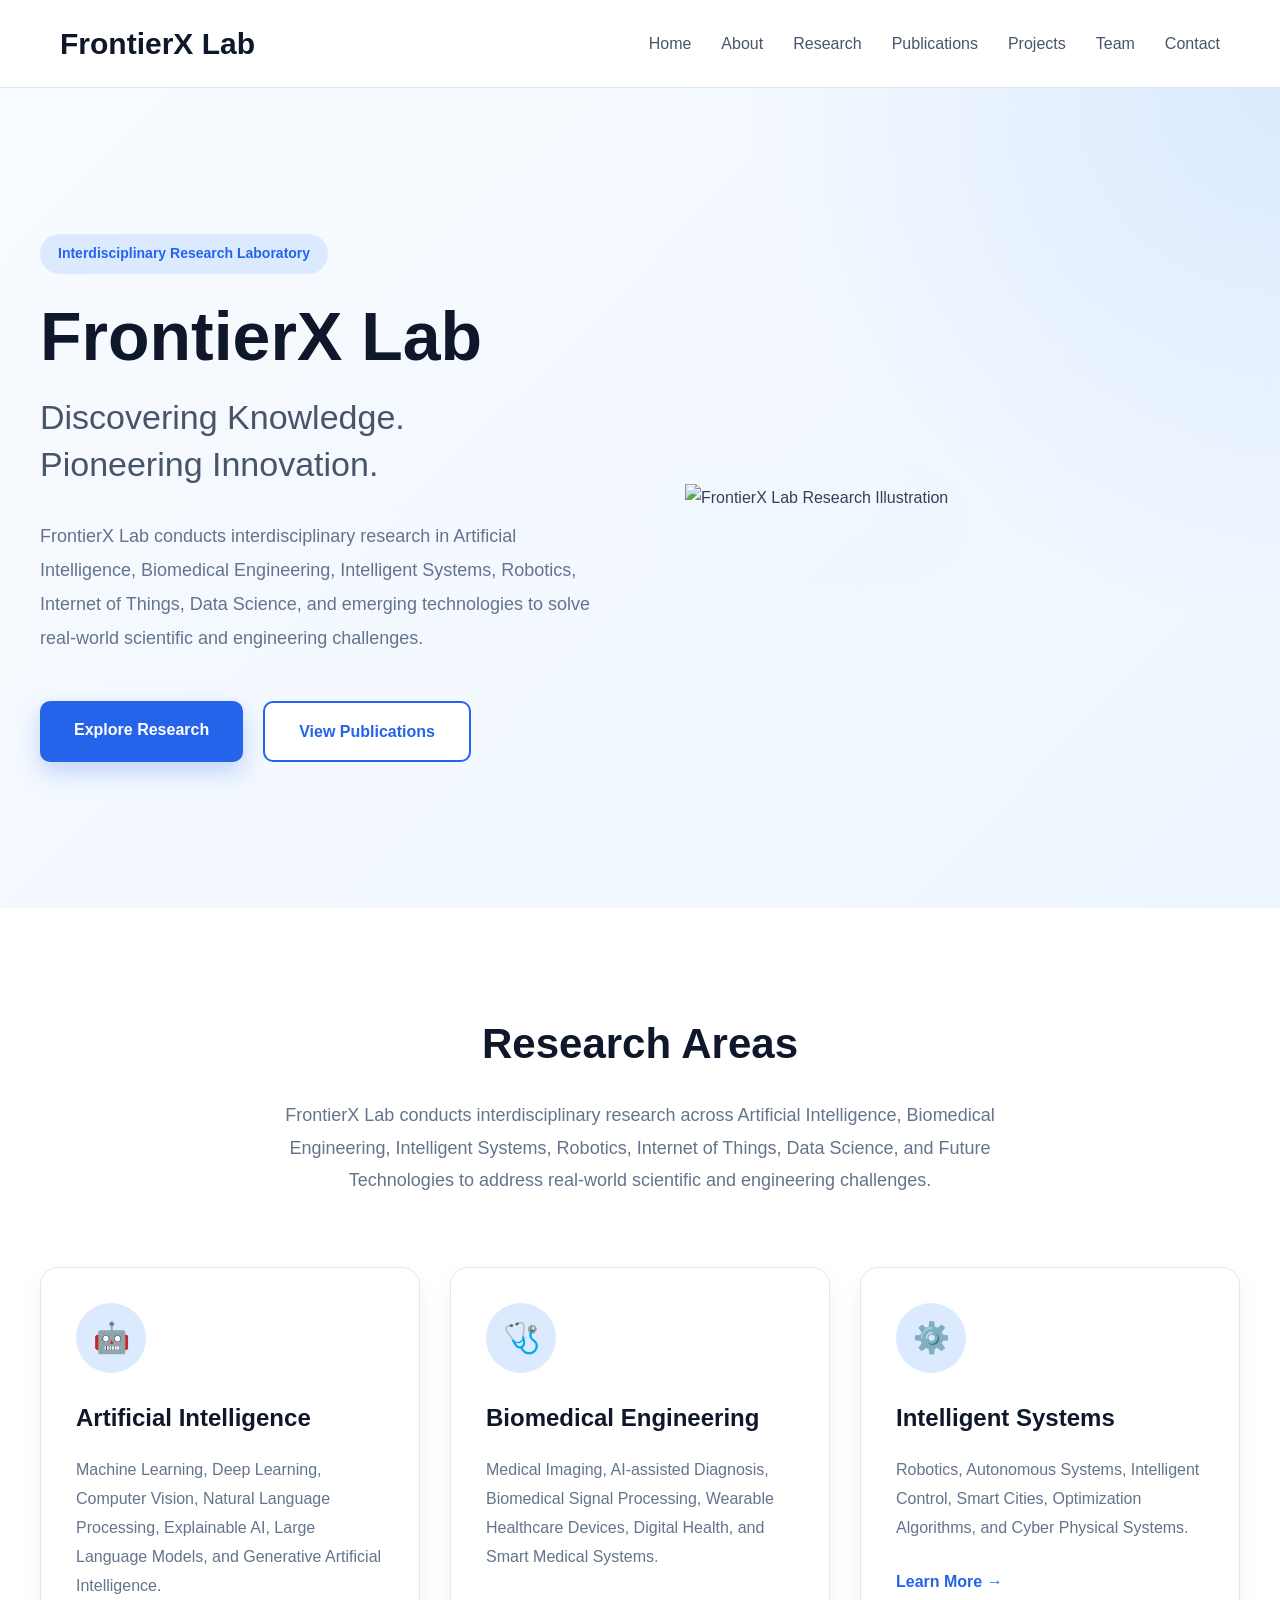
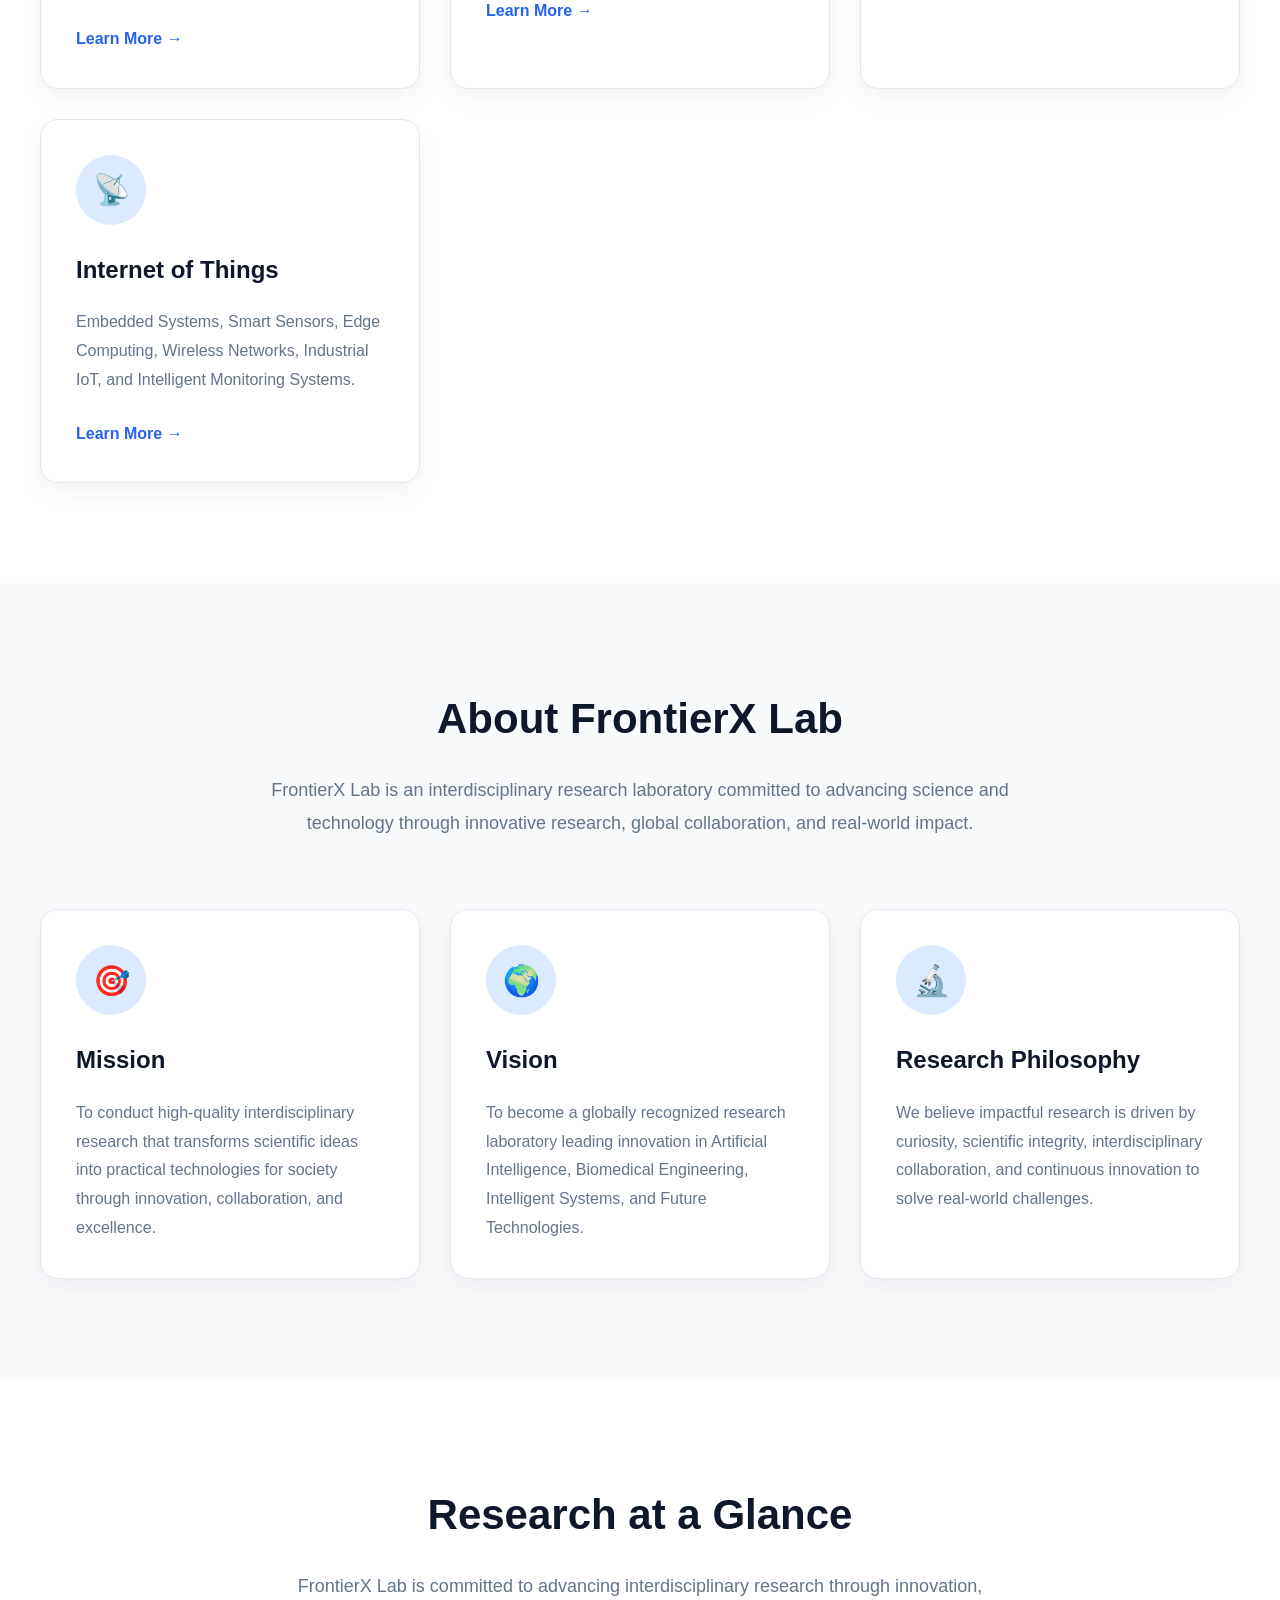
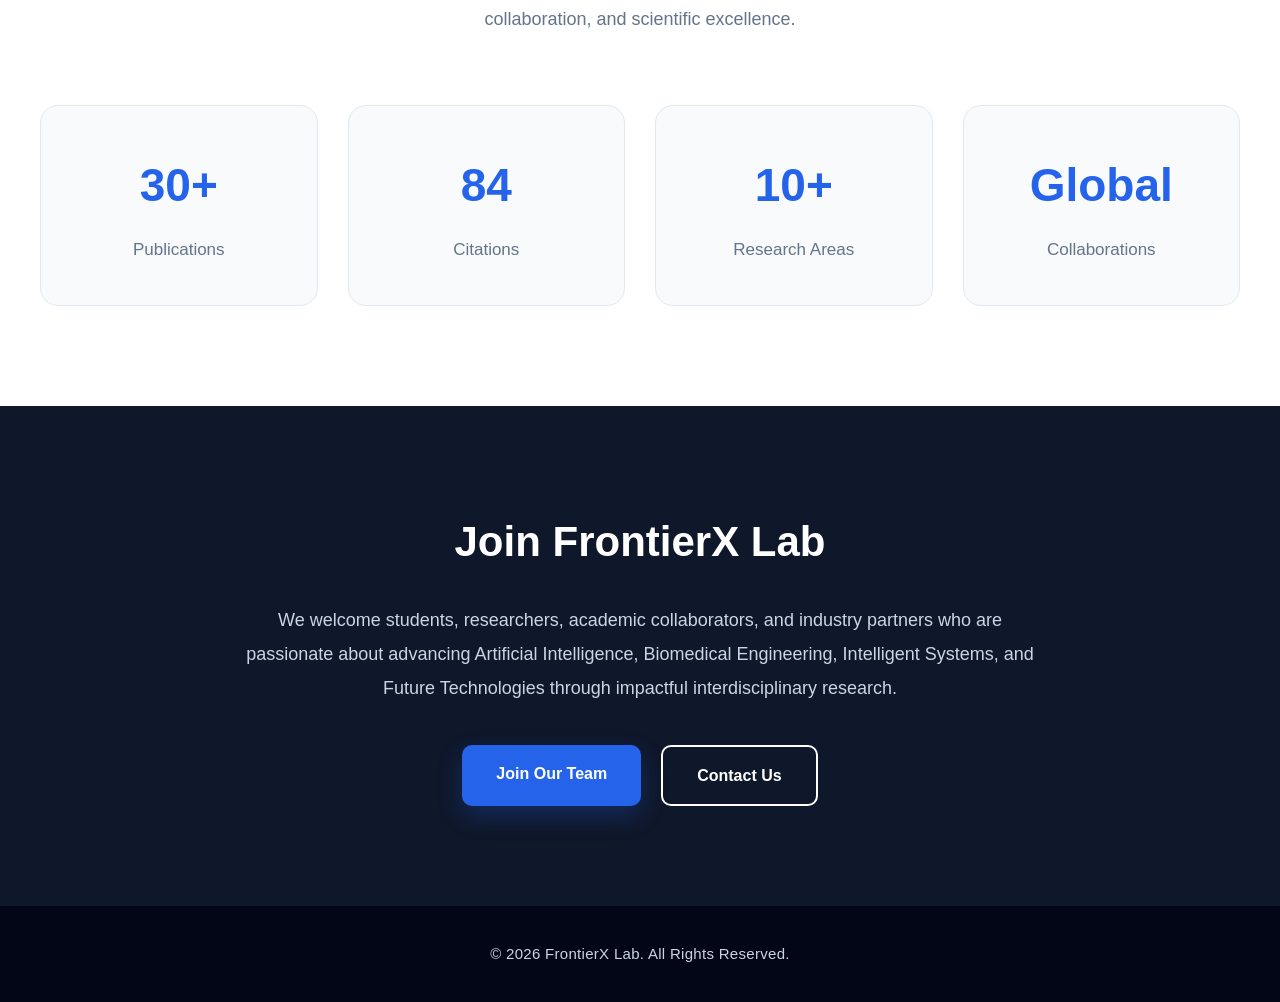
==== commit 2b17c503: "Update index.html" ====
--- a/index.html
+++ b/index.html
@@ -85,7 +85,7 @@
      Hero Section
 =========================== -->
 
-<section class="hero">
+<section id="home" class="hero">
 
     <div class="container">
 
@@ -158,7 +158,7 @@
      Research Areas
 =========================== -->
 
-<section class="research">
+<section id="research" class="research reveal">
 
     <div class="container">
 
@@ -310,7 +310,7 @@
      About FrontierX Lab
 =========================== -->
 
-<section class="about-home">
+<section id="about" class="about-home reveal">
 
     <div class="container">
 
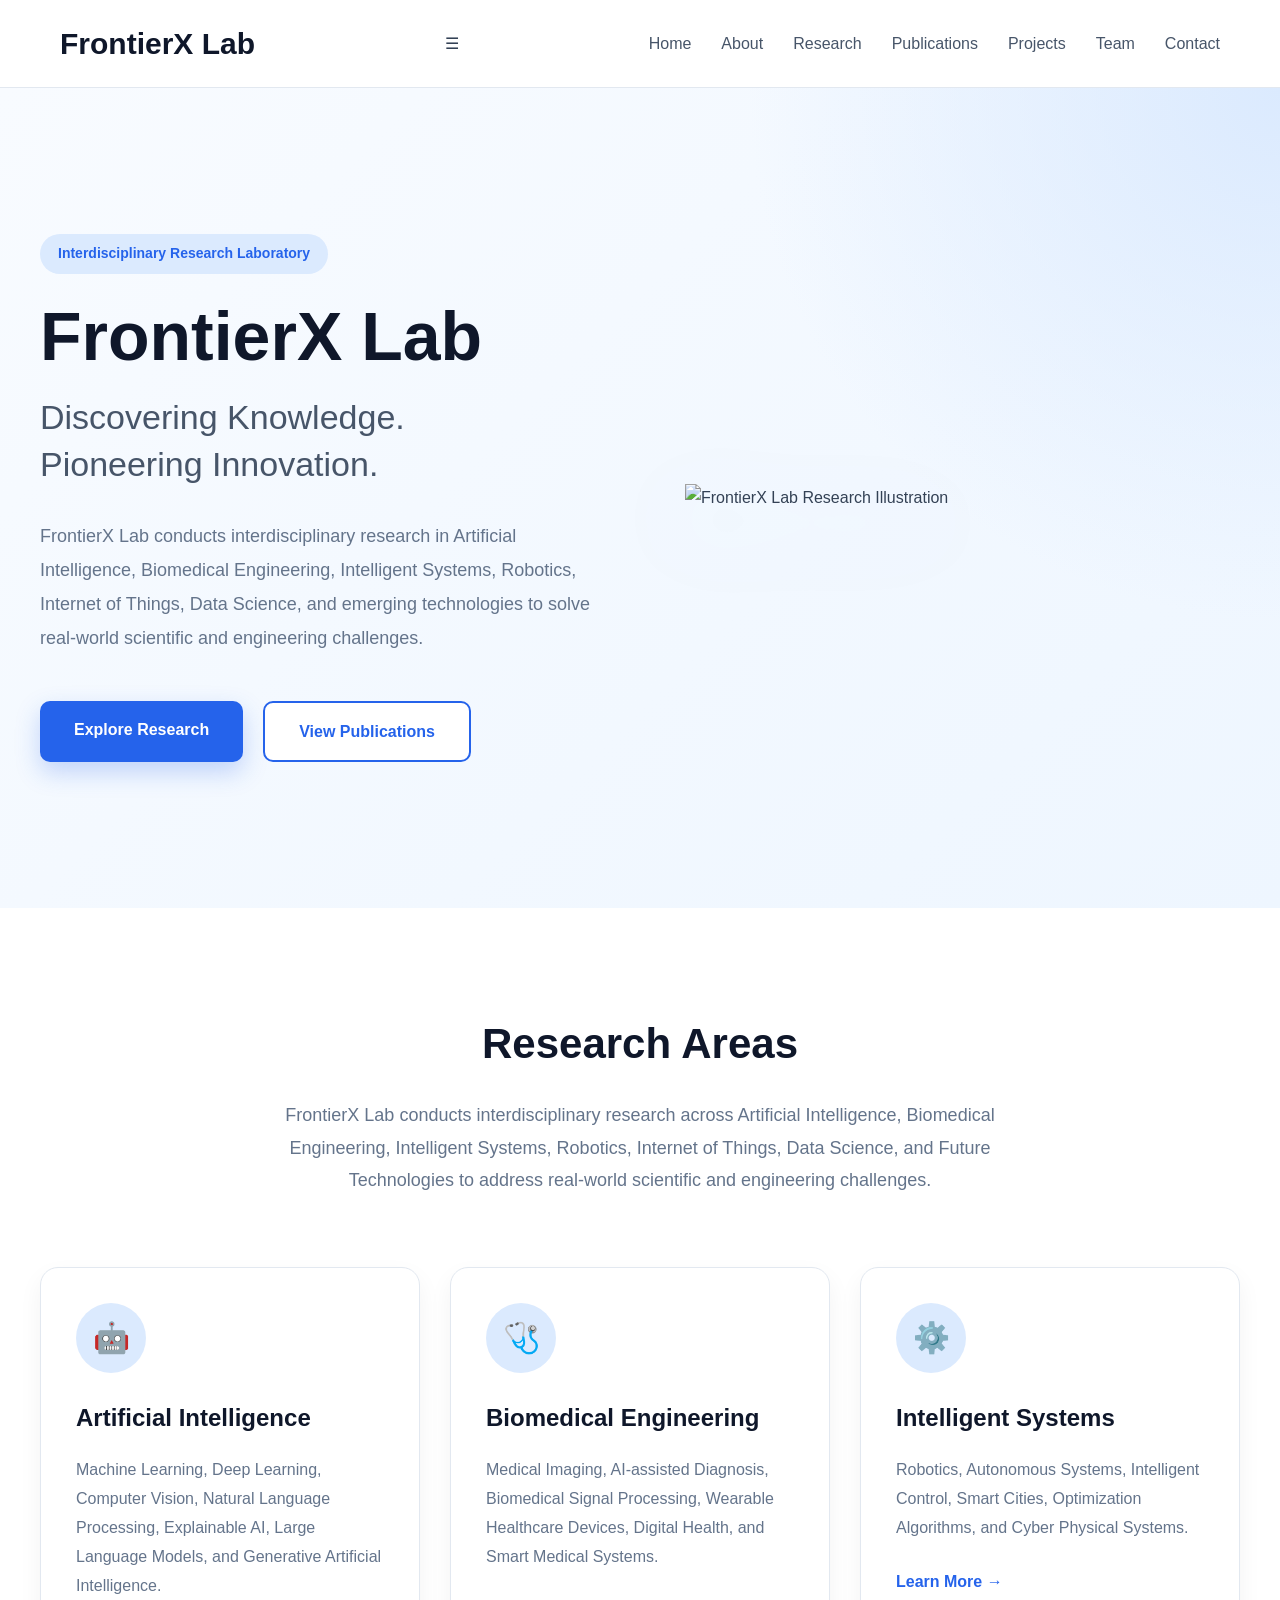
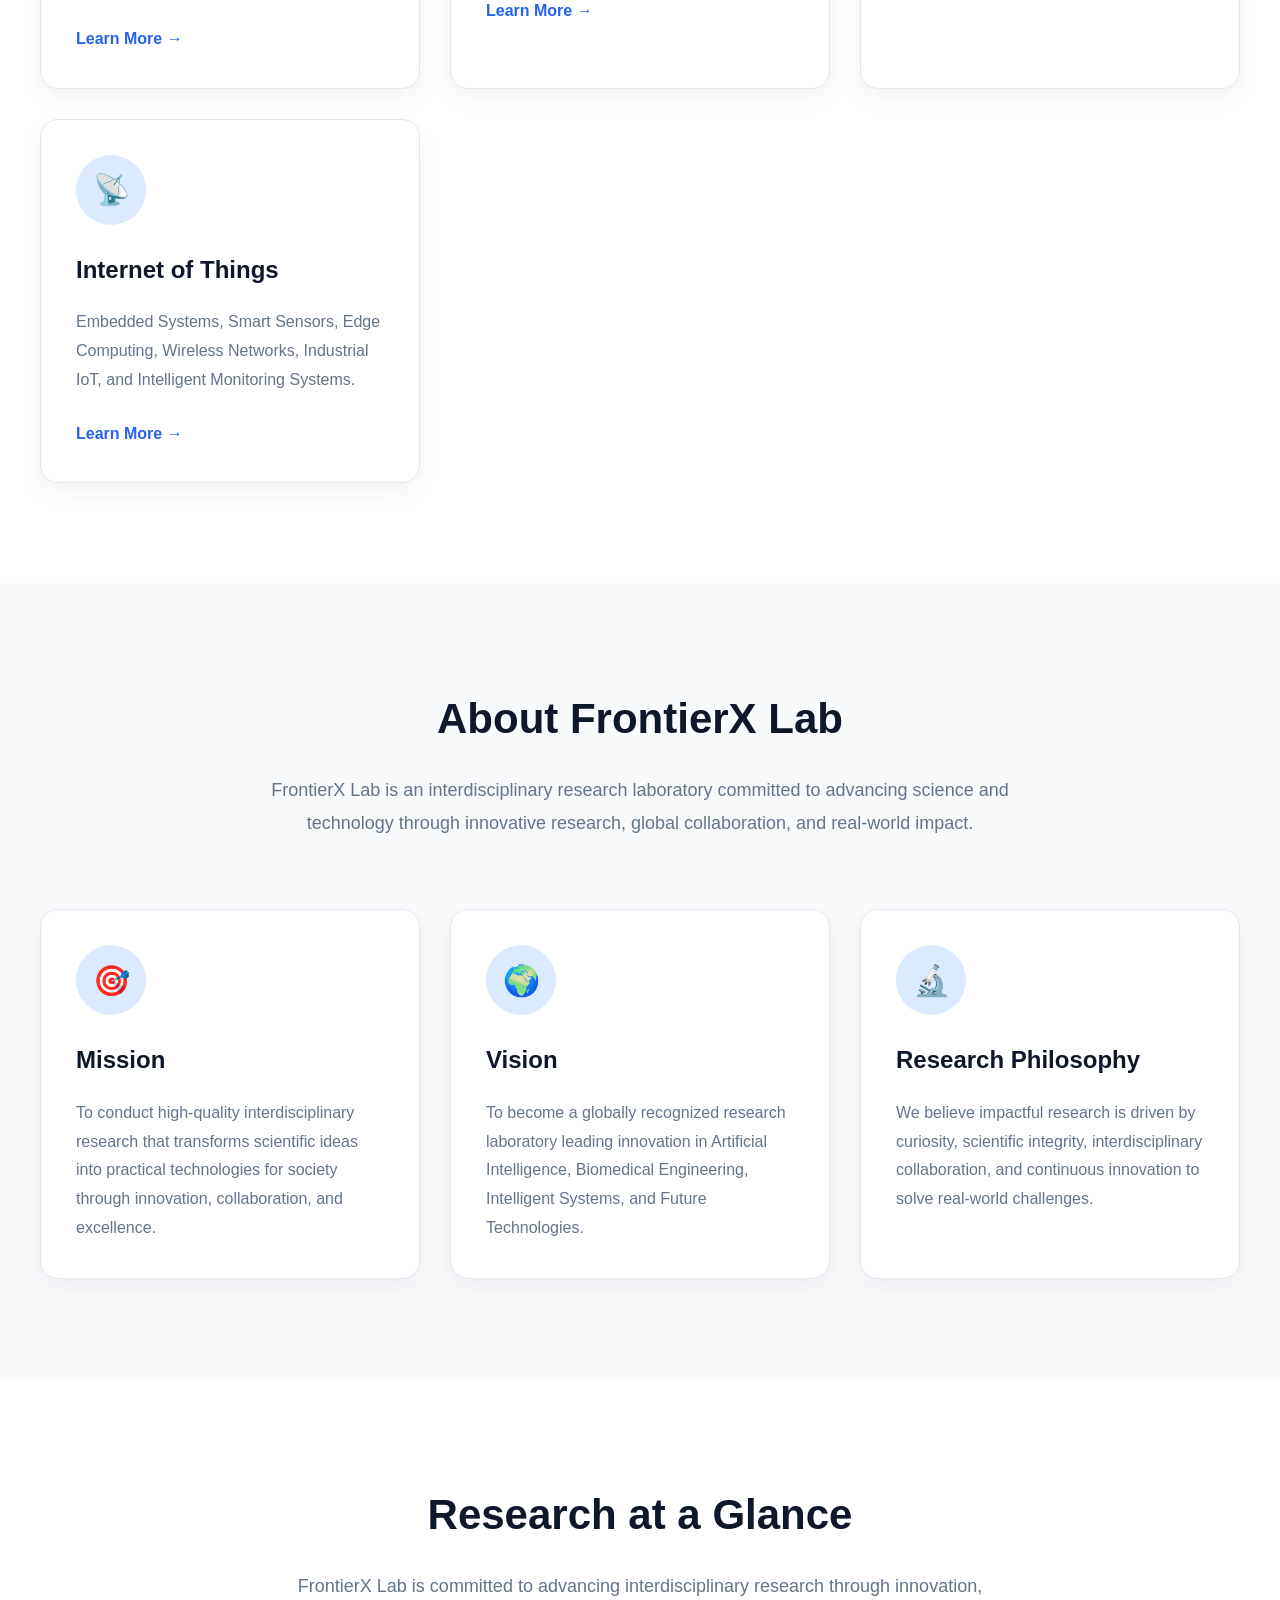
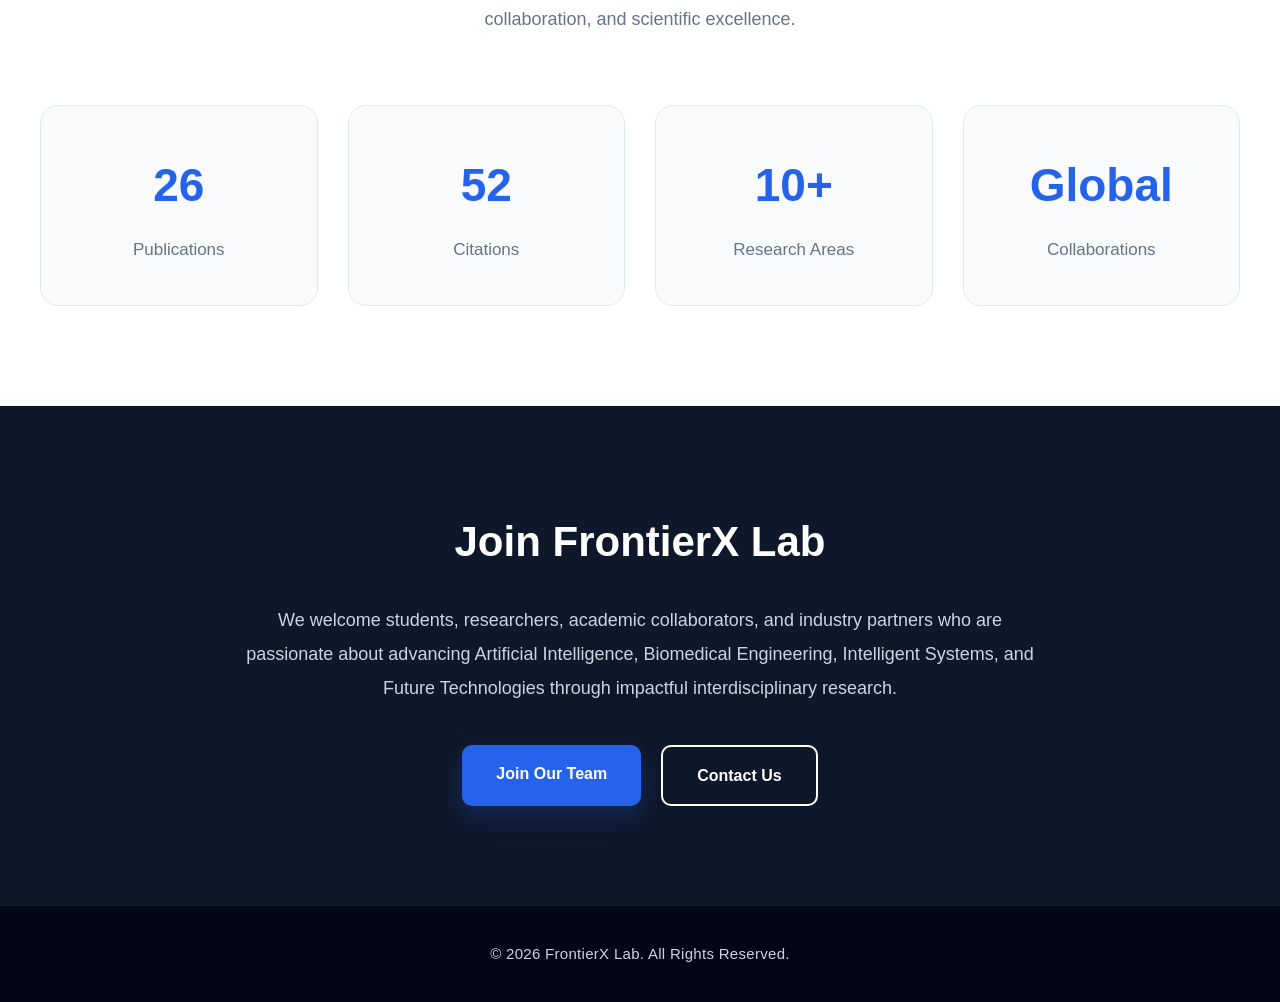
==== commit 705894d9: "Update index.html" ====
--- a/index.html
+++ b/index.html
@@ -57,7 +57,11 @@
             </a>
 
         </div>
-
+<div class="menu-toggle">
+
+    ☰
+
+</div>
         <ul>
 
             <li><a href="index.html">Home</a></li>
--- a/css/style.css
+++ b/css/style.css
@@ -845,3 +845,16 @@
     transform:translateY(0);
 
 }
+nav ul li a.active{
+
+    color:#2563eb;
+
+    font-weight:700;
+
+}
+
+nav ul li a.active::after{
+
+    width:100%;
+
+}
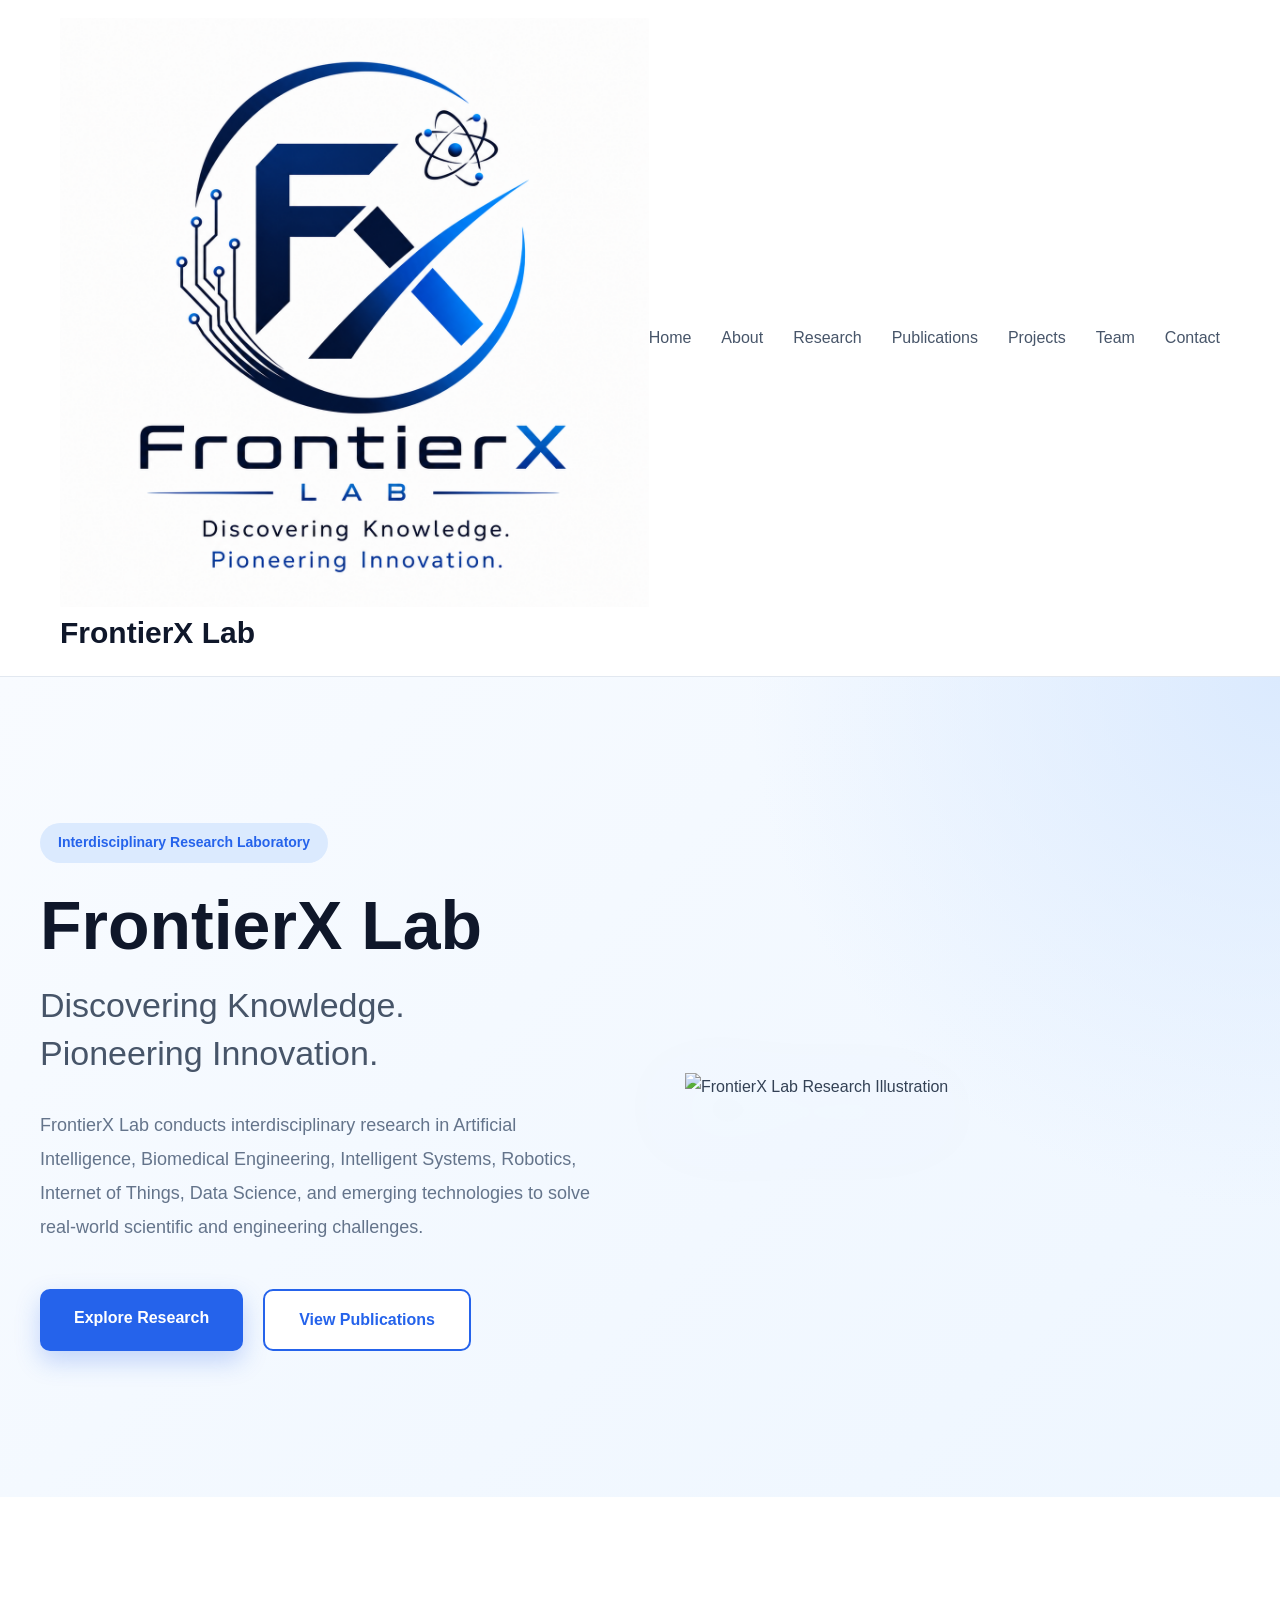
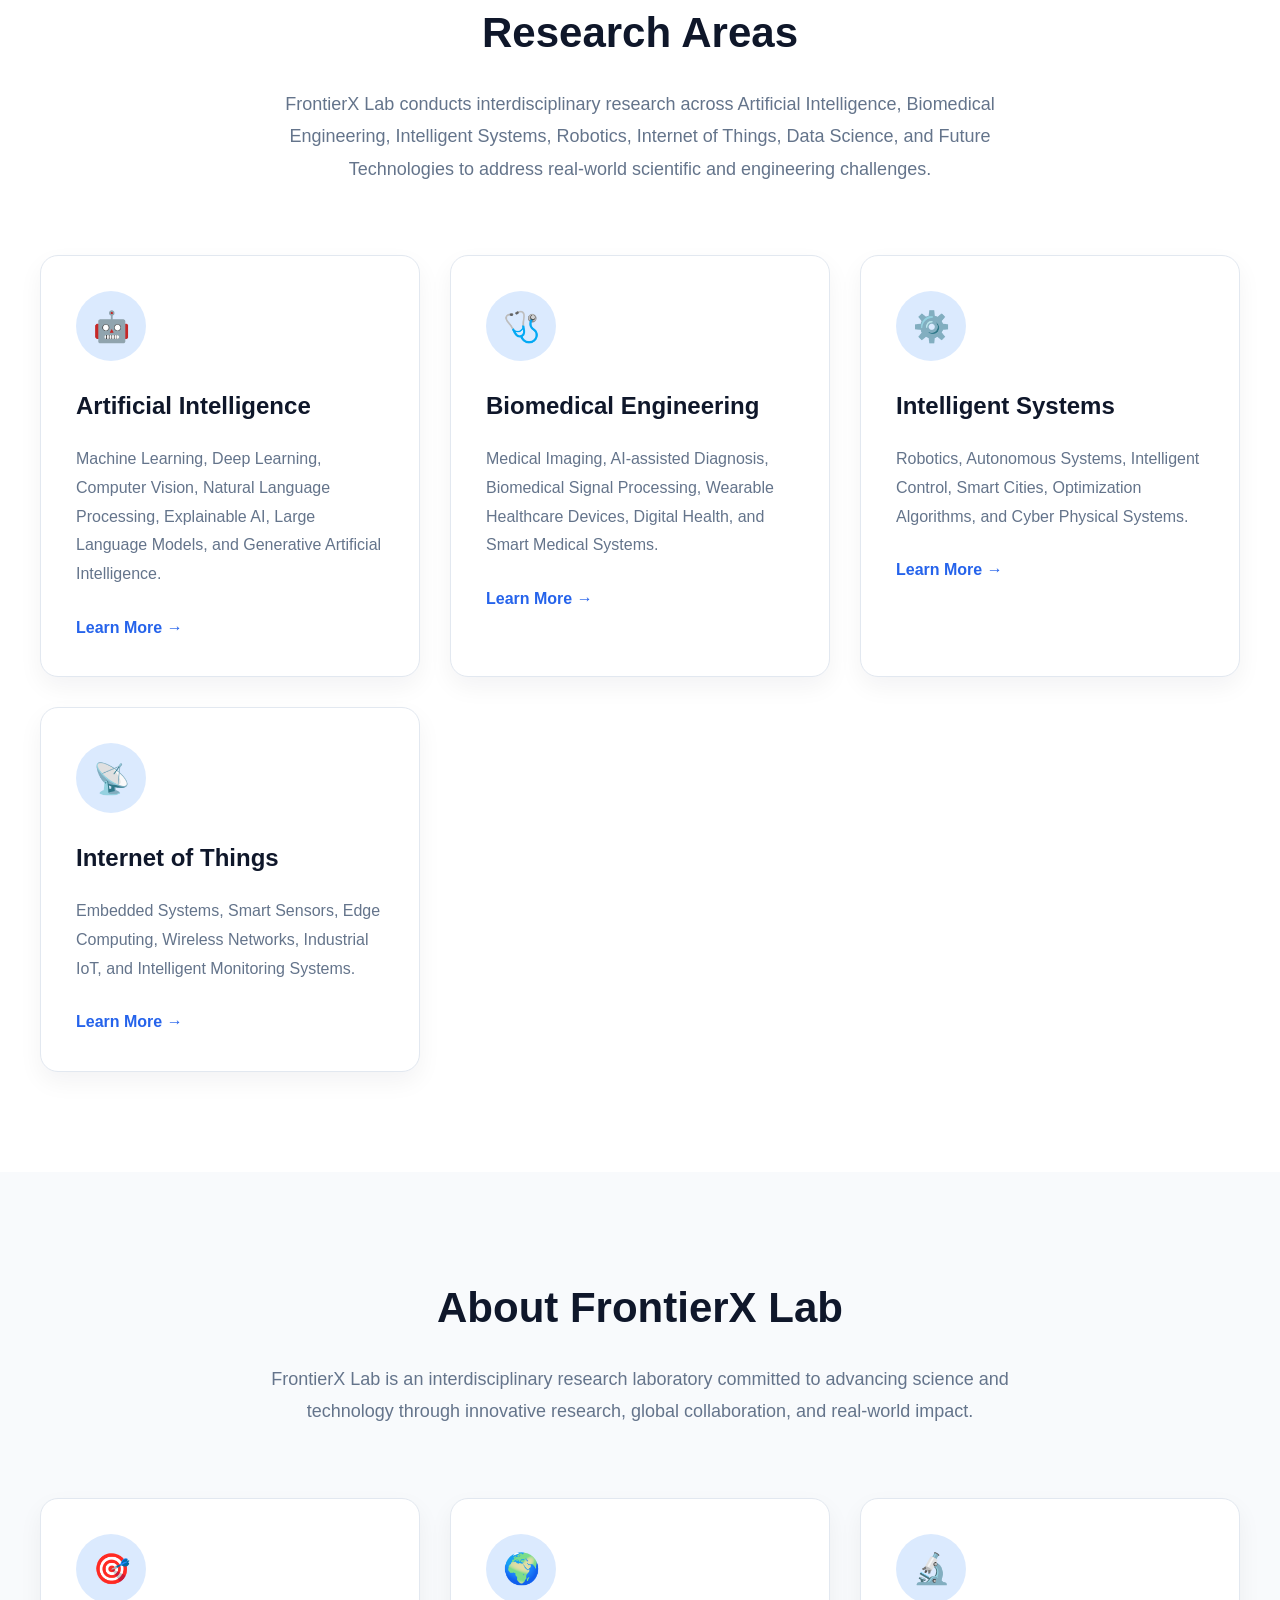
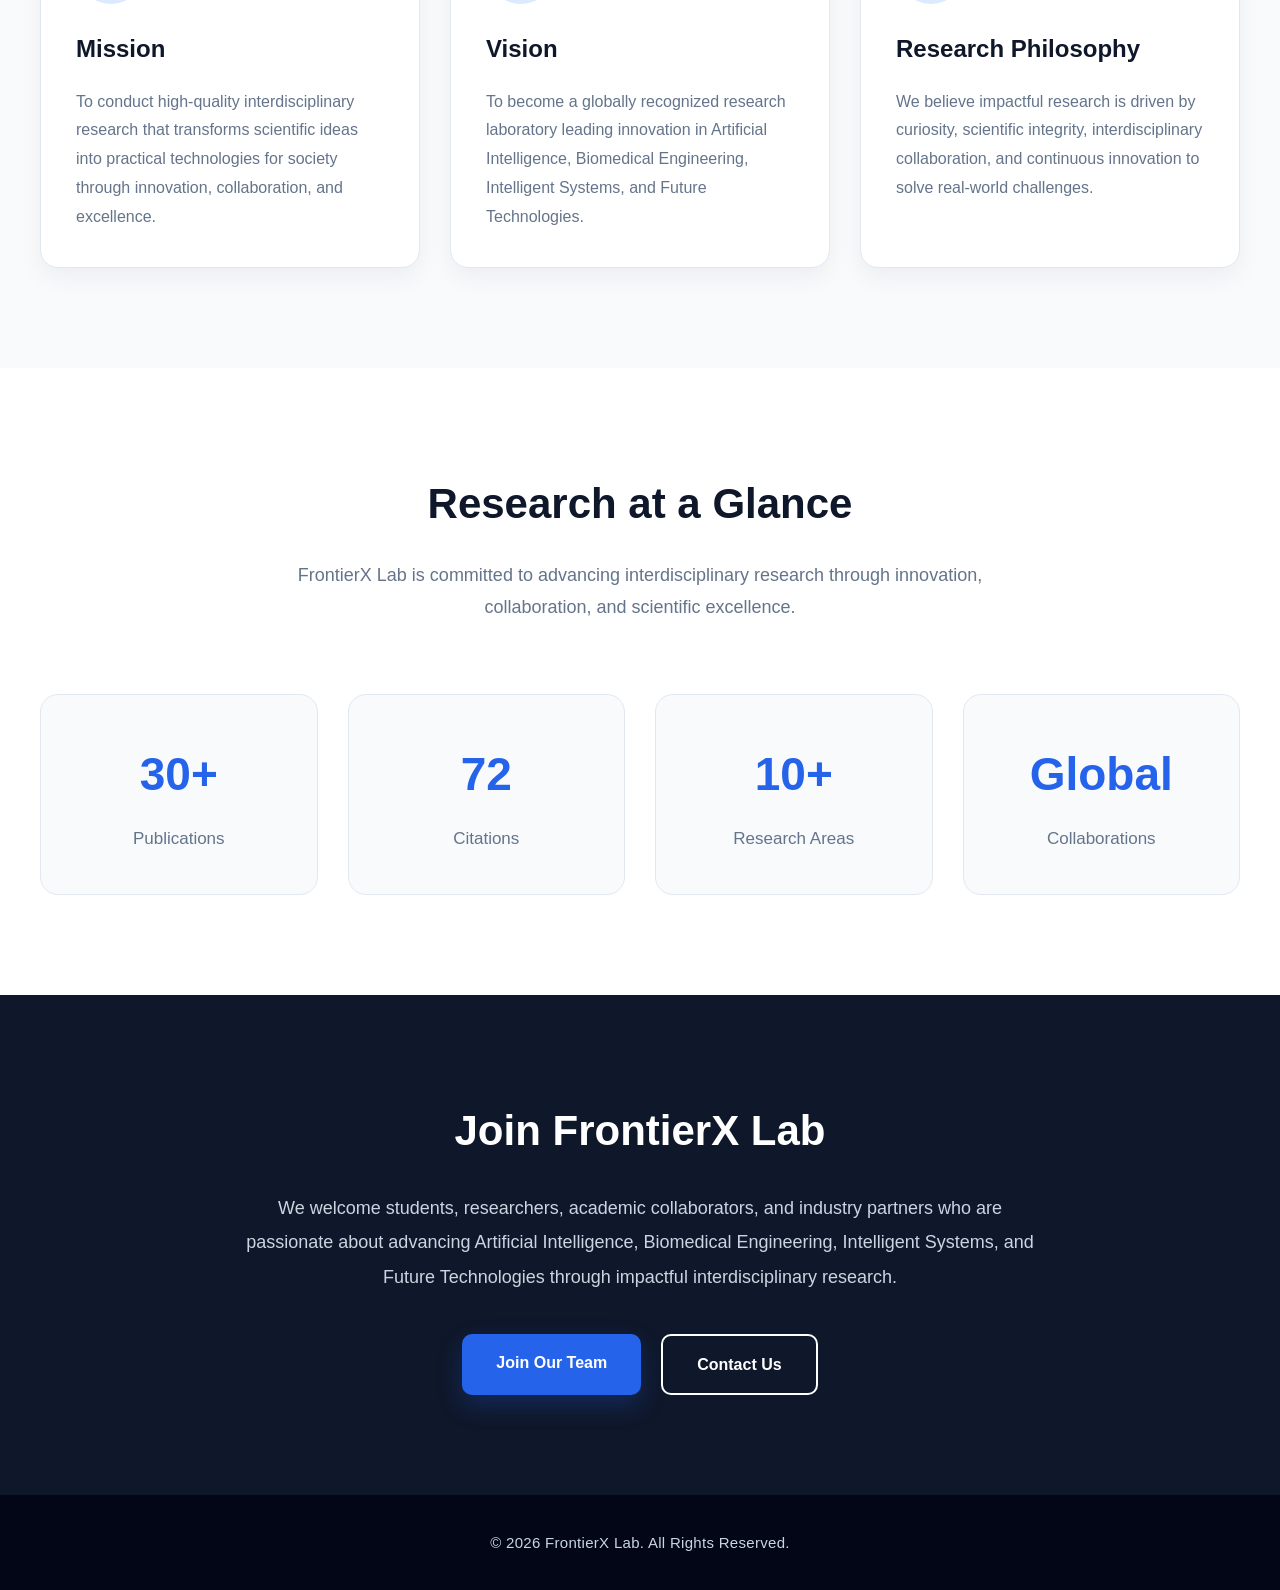
==== commit 02675f90: "Update index.html" ====
--- a/index.html
+++ b/index.html
@@ -48,15 +48,13 @@
 
     <nav>
 
-        <div class="logo">
-
-            <a href="index.html">
-
-                FrontierX Lab
-
-            </a>
-
-        </div>
+<div class="logo">
+    <a href="index.html">
+        <img src="images/frontierx-logo.png" alt="FrontierX Lab Logo">
+        <span>FrontierX Lab</span>
+    </a>
+</div>
+        
 <div class="menu-toggle">
 
     ☰
--- a/css/style.css
+++ b/css/style.css
@@ -803,6 +803,48 @@
     }
 
 }
+
+/* ===========================
+   Mobile Navigation
+=========================== */
+
+.menu-toggle {
+    display: none;
+    font-size: 30px;
+    cursor: pointer;
+}
+
+@media (max-width: 768px) {
+
+    .menu-toggle {
+        display: block;
+    }
+
+    nav {
+        position: relative;
+    }
+
+    nav ul {
+        display: none;
+        flex-direction: column;
+        position: absolute;
+        top: 100%;
+        left: 0;
+        width: 100%;
+        background: #ffffff;
+        padding: 20px 0;
+    }
+
+    nav ul.active {
+        display: flex;
+    }
+
+    nav ul li {
+        margin: 12px 0;
+        text-align: center;
+    }
+}
+
 @keyframes float{
 
     0%{
@@ -858,3 +900,13 @@
     width:100%;
 
 }
+// ===========================
+// Mobile Menu
+// ===========================
+
+const menuToggle = document.querySelector(".menu-toggle");
+const navMenu = document.querySelector("nav ul");
+
+menuToggle.addEventListener("click", () => {
+    navMenu.classList.toggle("active");
+});
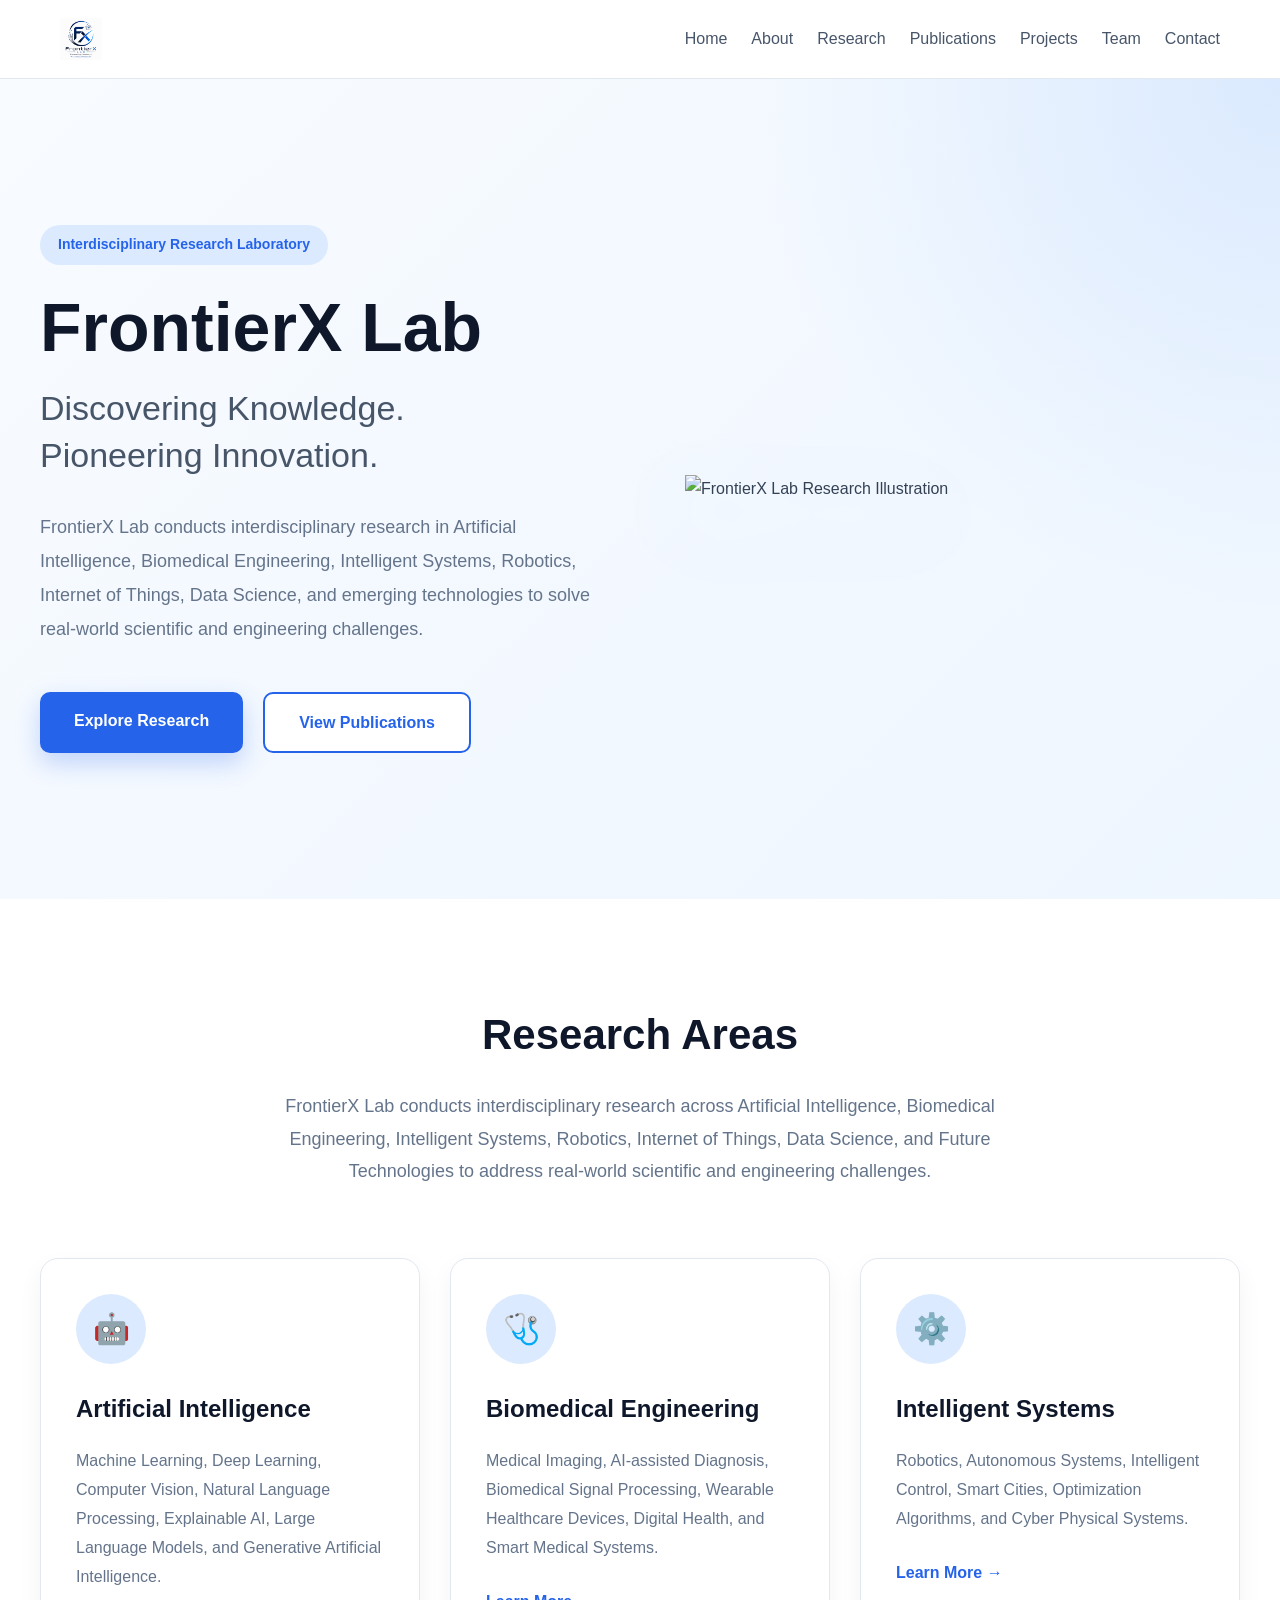
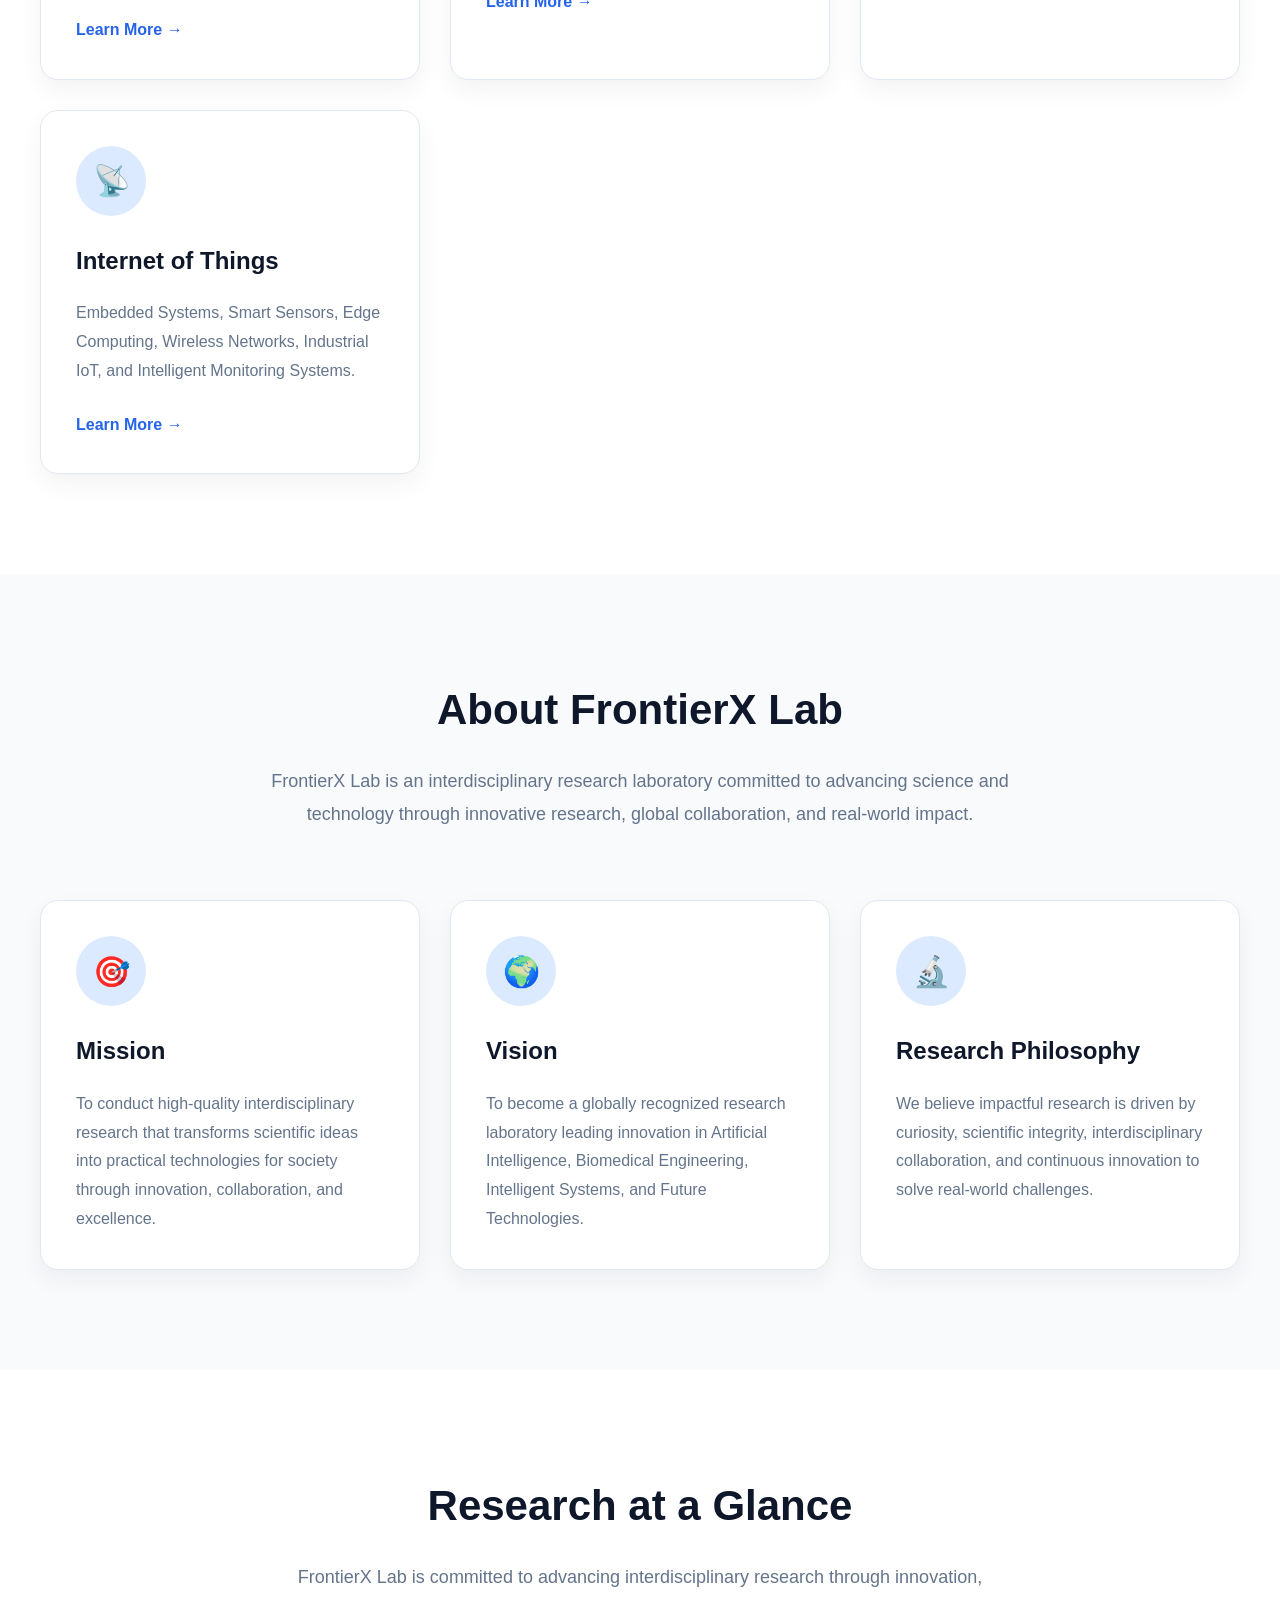
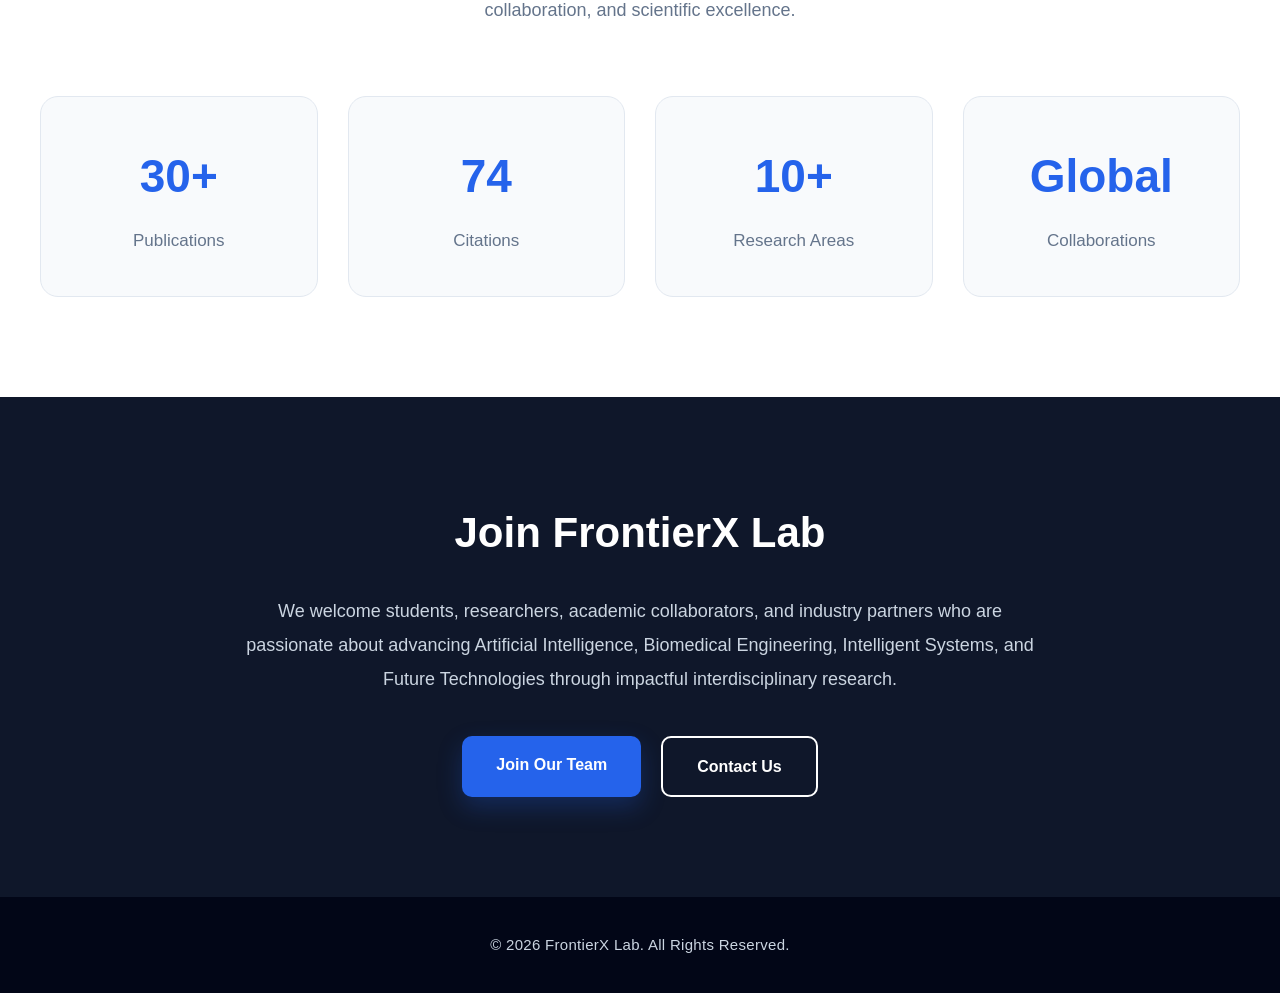
==== commit 53535b2d: "Update index.html" ====
--- a/index.html
+++ b/index.html
@@ -50,8 +50,8 @@
 
 <div class="logo">
     <a href="index.html">
-        <img src="images/frontierx-logo.png" alt="FrontierX Lab Logo">
-        <span>FrontierX Lab</span>
+<img src="images/frontierx-logo.png"
+     alt="FrontierX Lab Logo">
     </a>
 </div>
         
--- a/css/style.css
+++ b/css/style.css
@@ -103,31 +103,40 @@
 =========================== */
 
 .logo a{
-
+    display:flex;
+    align-items:center;
+    gap:10px;
+    color:#0f172a;
     font-size:30px;
-
     font-weight:800;
-
-    color:#0f172a;
-
+}
+.logo span{
+    white-space:nowrap;
+}
+
+.logo img{
+    width: 42px;
+    height: 42px;
+    object-fit: contain;
+}
+
+.logo span{
+    white-space: nowrap;
 }
 
 nav ul{
 
     display:flex;
 
-    gap:30px;
+    gap:24px;
 
 }
 
 nav ul li a{
-
     color:#475569;
-
     font-weight:500;
-
+    font-size:16px;
     transition:.3s;
-
 }
 
 nav ul li a:hover{
@@ -727,6 +736,7 @@
     }
 
     .logo a{
+       align-items: center;
 
         font-size:26px;
 
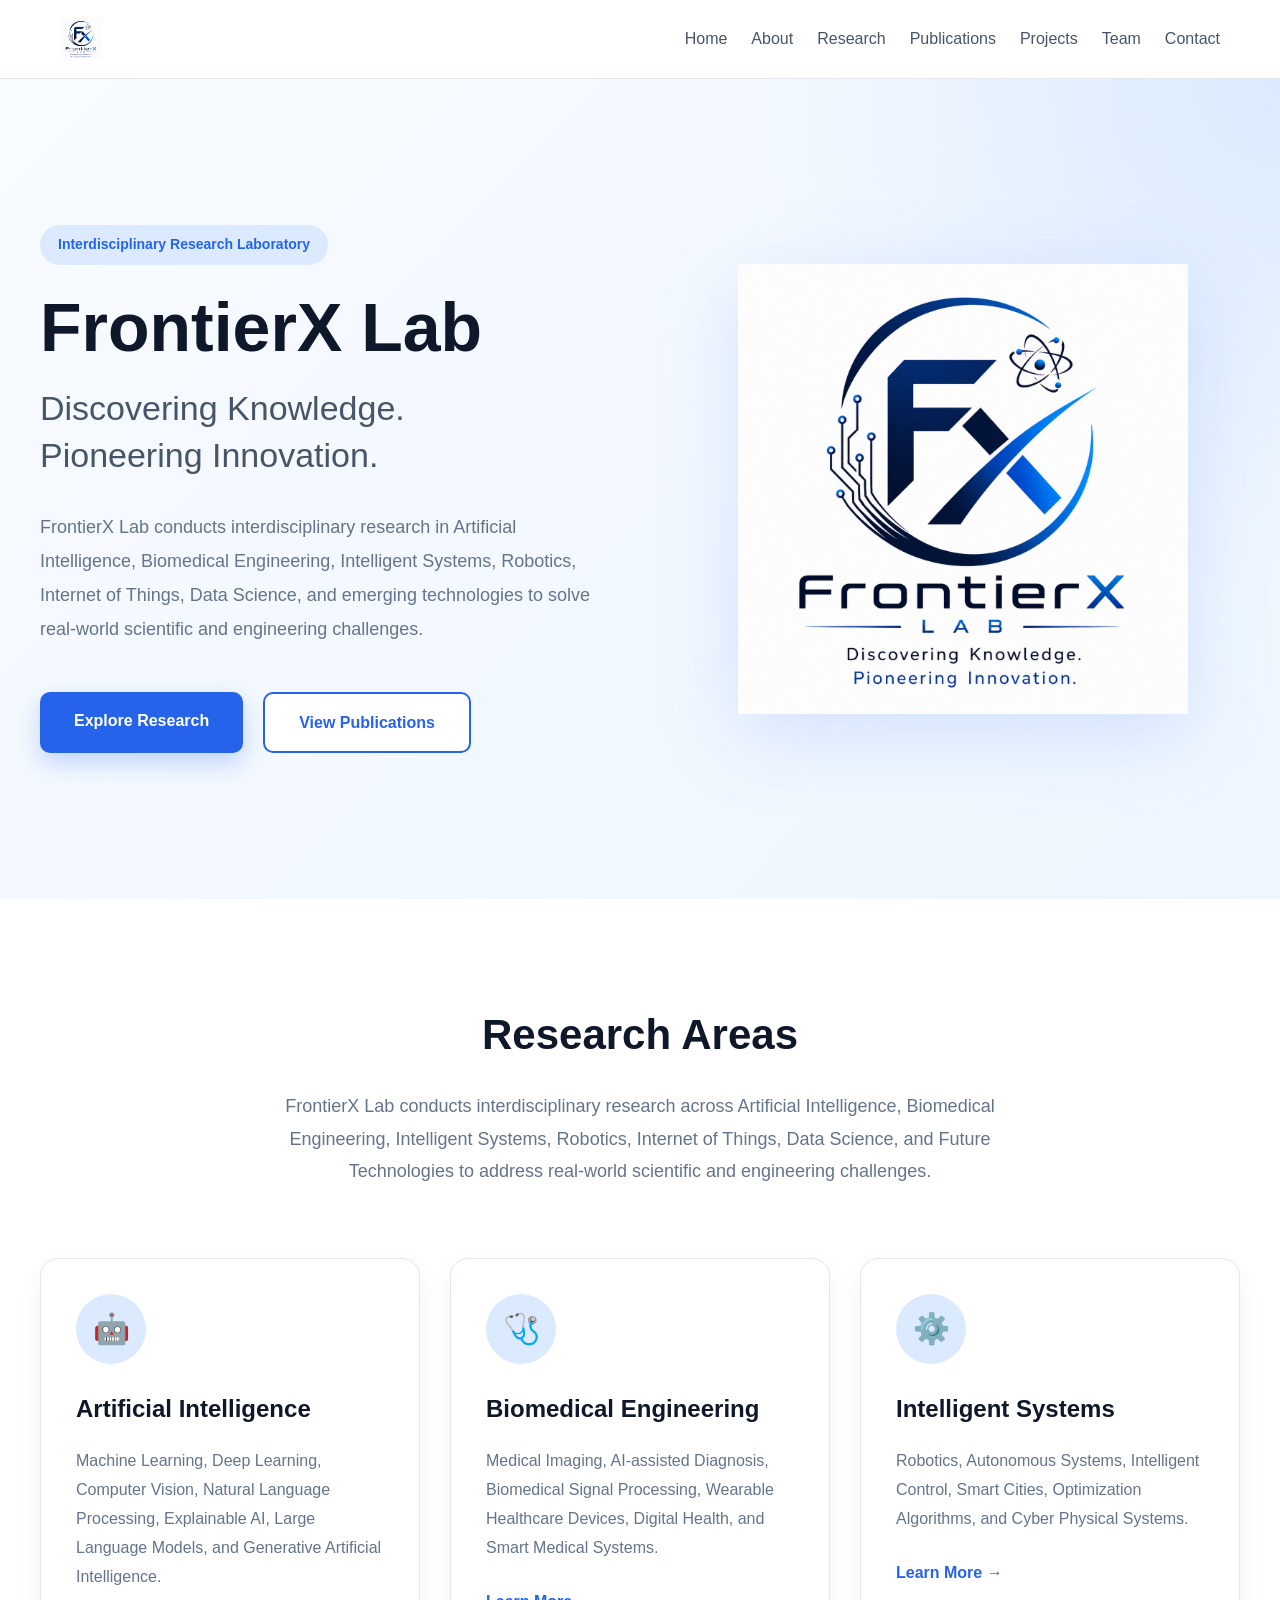
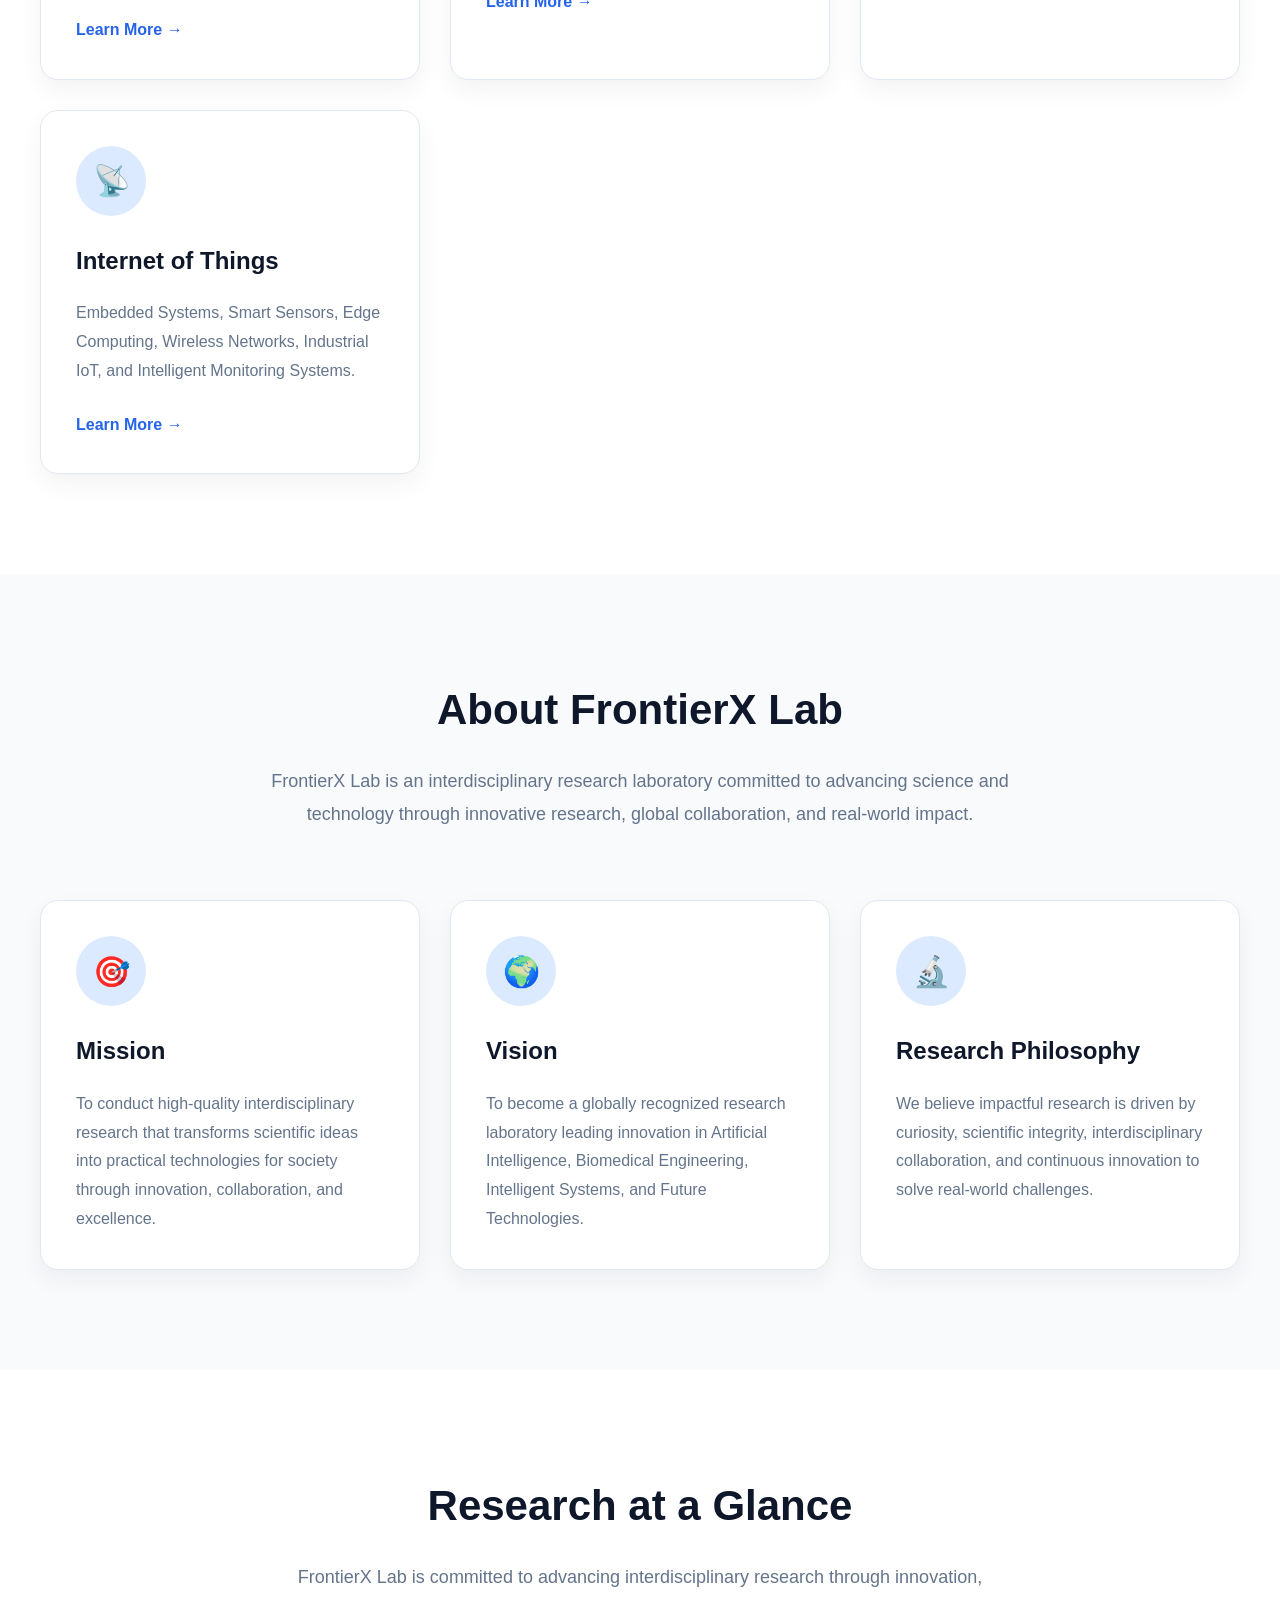
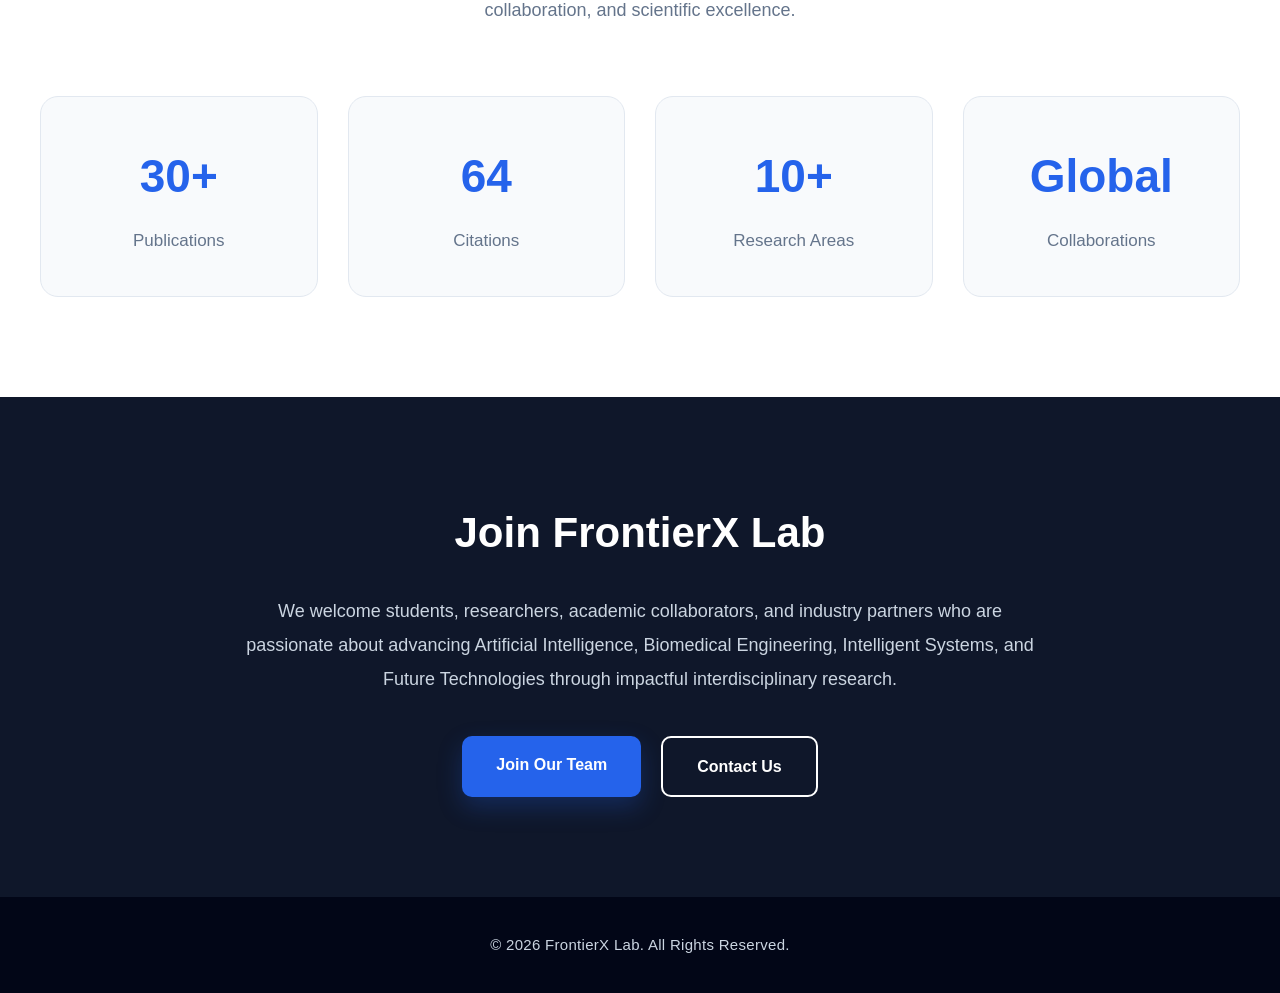
==== commit 600d15bc: "Update index.html" ====
--- a/index.html
+++ b/index.html
@@ -146,9 +146,8 @@
 
             <div class="hero-image">
 
-                <img src="images/research.svg"
-                    alt="FrontierX Lab Research Illustration">
-
+    <img src="images/frontierx-logo.png"
+         alt="FrontierX Lab Logo">
             </div>
 
         </div>
--- a/css/style.css
+++ b/css/style.css
@@ -348,18 +348,14 @@
 =========================== */
 
 .hero-image img{
-
     width:100%;
-
-    max-width:520px;
-
+    max-width:450px;
     height:auto;
-
+    margin:auto;
     animation:float 5s ease-in-out infinite;
-
-    filter:drop-shadow(0 25px 45px rgba(37,99,235,.18));
-
-}
+    filter:drop-shadow(0 20px 40px rgba(37,99,235,.15));
+}
+
 /* ===========================
    Research Section
 =========================== */
